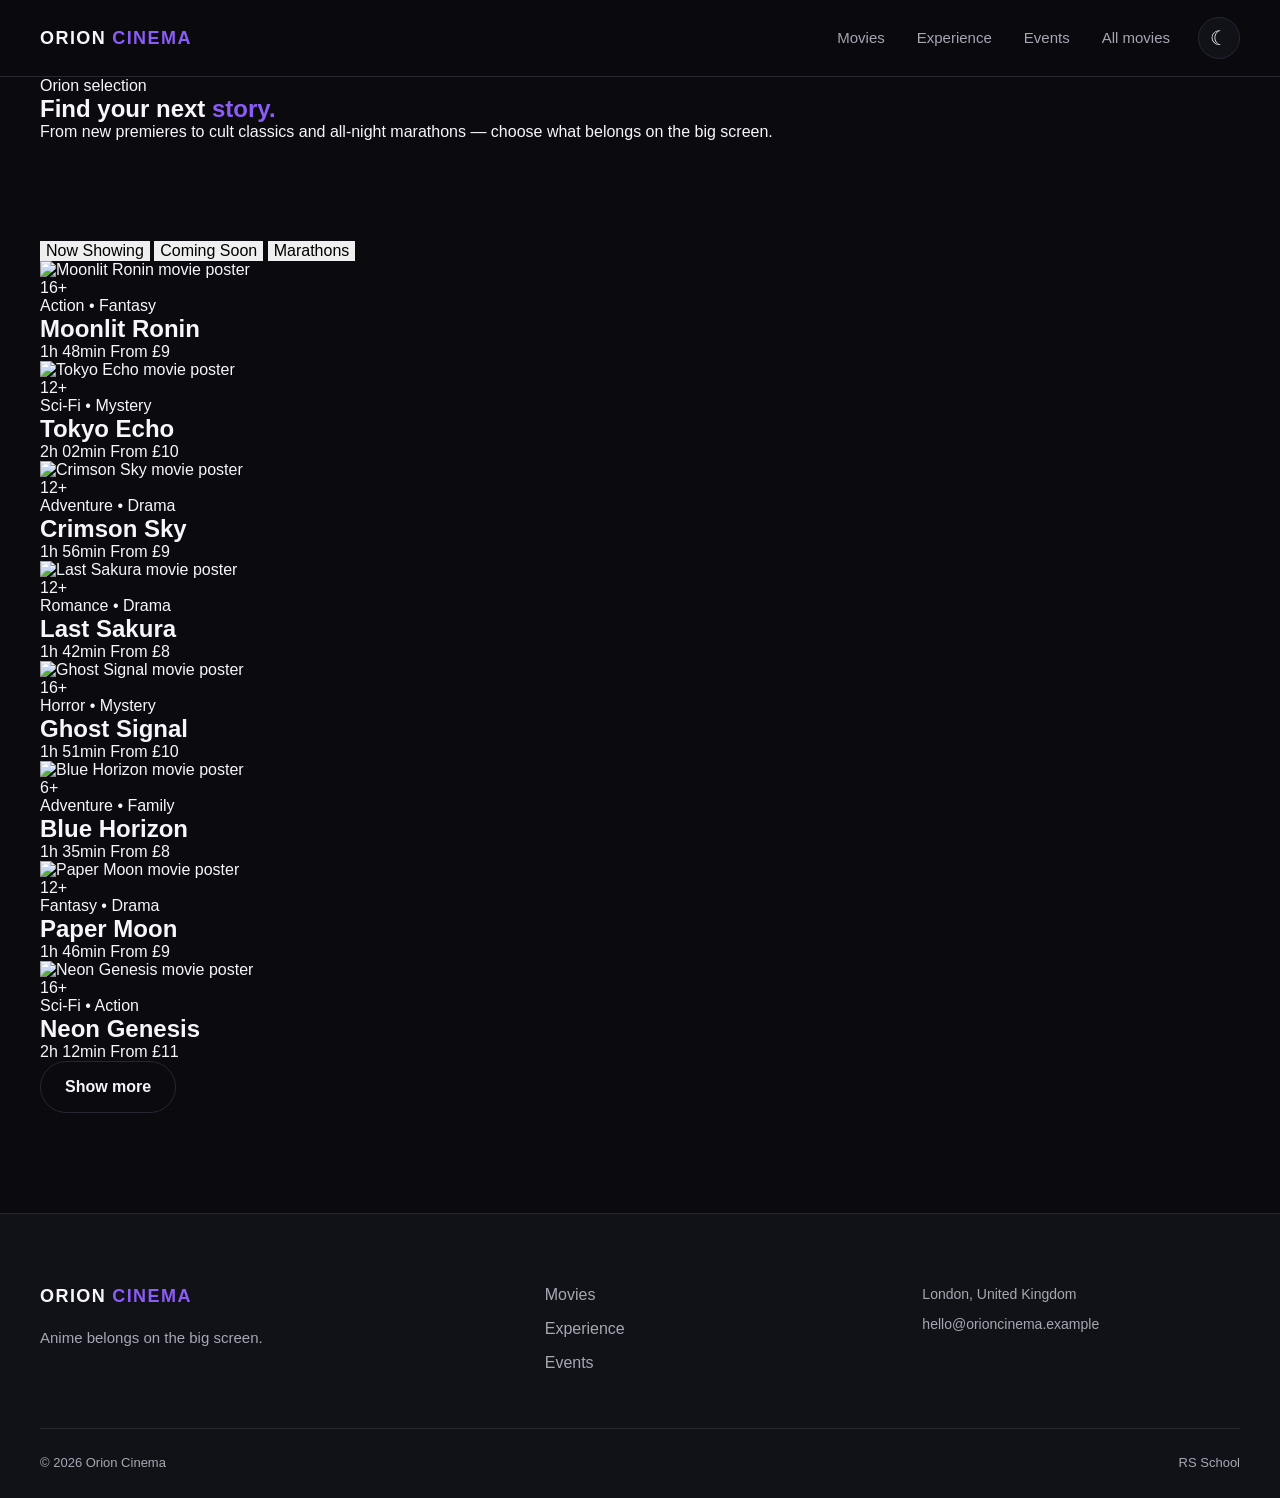
==== movies/index.html @ 03de54f3 "feat: add movies catalog structure" ====
<!DOCTYPE html>
<html lang="en">
<head>
    <meta charset="UTF-8">
    <meta name="viewport" content="width=device-width, initial-scale=1.0">

    <meta name="description" content="Browse anime movies, premieres and special screenings at Orion Cinema.">

    <title>Movies | Orion Cinema</title>

    <link rel="icon" href="../favicon.svg" type="image/svg+xml">
    <link rel="stylesheet" href="../css/style.css">
</head>

<body>

<header class="header">
    <div class="container header__container">

        <a class="logo" href="../" aria-label="Orion Cinema home">
            ORION
            <span class="logo__accent">CINEMA</span>
        </a>

        <nav class="nav" aria-label="Main navigation">
            <ul class="nav__list">
                <li class="nav__item">
                    <a class="nav__link" href="../#featured">Movies</a>
                </li>

                <li class="nav__item">
                    <a class="nav__link" href="../#experience">Experience</a>
                </li>

                <li class="nav__item">
                    <a class="nav__link" href="../#events">Events</a>
                </li>

                <li class="nav__item">
                    <a class="nav__link nav__link--active" href="./">
                        All movies
                    </a>
                </li>
            </ul>
        </nav>

        <div class="header__actions">

            <button
                    class="theme-toggle"
                    type="button"
                    aria-label="Switch color theme"
            >
                <span class="theme-toggle__icon" aria-hidden="true">☾</span>
            </button>

            <button
                    class="burger"
                    type="button"
                    aria-label="Open navigation menu"
                    aria-expanded="false"
            >
                <span class="burger__line"></span>
                <span class="burger__line"></span>
                <span class="burger__line"></span>
            </button>

        </div>

    </div>
</header>


<main>

    <section class="catalog-hero">
        <div class="container">

            <p class="catalog-hero__eyebrow">
                Orion selection
            </p>

            <h1 class="catalog-hero__title">
                Find your next
                <span class="accent-text">story.</span>
            </h1>

            <p class="catalog-hero__description">
                From new premieres to cult classics and all-night
                marathons — choose what belongs on the big screen.
            </p>

        </div>
    </section>


    <section class="catalog section">
        <div class="container">

            <div class="catalog__tabs" role="tablist">

                <button
                        class="catalog__tab catalog__tab--active"
                        type="button"
                >
                    Now Showing
                </button>

                <button
                        class="catalog__tab"
                        type="button"
                >
                    Coming Soon
                </button>

                <button
                        class="catalog__tab"
                        type="button"
                >
                    Marathons
                </button>

            </div>


            <div class="movie-grid">

                <article class="movie-card">

                    <div class="movie-card__poster">
                        <img
                                src="../assets/images/movies/moonlit-ronin.jpg"
                                alt="Moonlit Ronin movie poster"
                        >

                        <span class="movie-card__age">16+</span>
                    </div>

                    <div class="movie-card__content">

                        <p class="movie-card__genre">
                            Action • Fantasy
                        </p>

                        <h2 class="movie-card__title">
                            Moonlit Ronin
                        </h2>

                        <div class="movie-card__info">
                            <span>1h 48min</span>
                            <span>From £9</span>
                        </div>

                    </div>

                </article>


                <article class="movie-card">

                    <div class="movie-card__poster">
                        <img
                                src="../assets/images/movies/tokyo-echo.jpg"
                                alt="Tokyo Echo movie poster"
                        >

                        <span class="movie-card__age">12+</span>
                    </div>

                    <div class="movie-card__content">

                        <p class="movie-card__genre">
                            Sci-Fi • Mystery
                        </p>

                        <h2 class="movie-card__title">
                            Tokyo Echo
                        </h2>

                        <div class="movie-card__info">
                            <span>2h 02min</span>
                            <span>From £10</span>
                        </div>

                    </div>

                </article>


                <article class="movie-card">

                    <div class="movie-card__poster">
                        <img
                                src="../assets/images/movies/crimson-sky.jpg"
                                alt="Crimson Sky movie poster"
                        >

                        <span class="movie-card__age">12+</span>
                    </div>

                    <div class="movie-card__content">

                        <p class="movie-card__genre">
                            Adventure • Drama
                        </p>

                        <h2 class="movie-card__title">
                            Crimson Sky
                        </h2>

                        <div class="movie-card__info">
                            <span>1h 56min</span>
                            <span>From £9</span>
                        </div>

                    </div>

                </article>


                <article class="movie-card">

                    <div class="movie-card__poster">
                        <img
                                src="../assets/images/movies/last-sakura.jpg"
                                alt="Last Sakura movie poster"
                        >

                        <span class="movie-card__age">12+</span>
                    </div>

                    <div class="movie-card__content">

                        <p class="movie-card__genre">
                            Romance • Drama
                        </p>

                        <h2 class="movie-card__title">
                            Last Sakura
                        </h2>

                        <div class="movie-card__info">
                            <span>1h 42min</span>
                            <span>From £8</span>
                        </div>

                    </div>

                </article>


                <article class="movie-card">

                    <div class="movie-card__poster">
                        <img
                                src="../assets/images/movies/ghost-signal.jpg"
                                alt="Ghost Signal movie poster"
                        >

                        <span class="movie-card__age">16+</span>
                    </div>

                    <div class="movie-card__content">

                        <p class="movie-card__genre">
                            Horror • Mystery
                        </p>

                        <h2 class="movie-card__title">
                            Ghost Signal
                        </h2>

                        <div class="movie-card__info">
                            <span>1h 51min</span>
                            <span>From £10</span>
                        </div>

                    </div>

                </article>


                <article class="movie-card">

                    <div class="movie-card__poster">
                        <img
                                src="../assets/images/movies/blue-horizon.jpg"
                                alt="Blue Horizon movie poster"
                        >

                        <span class="movie-card__age">6+</span>
                    </div>

                    <div class="movie-card__content">

                        <p class="movie-card__genre">
                            Adventure • Family
                        </p>

                        <h2 class="movie-card__title">
                            Blue Horizon
                        </h2>

                        <div class="movie-card__info">
                            <span>1h 35min</span>
                            <span>From £8</span>
                        </div>

                    </div>

                </article>


                <article class="movie-card">

                    <div class="movie-card__poster">
                        <img
                                src="../assets/images/movies/paper-moon.jpg"
                                alt="Paper Moon movie poster"
                        >

                        <span class="movie-card__age">12+</span>
                    </div>

                    <div class="movie-card__content">

                        <p class="movie-card__genre">
                            Fantasy • Drama
                        </p>

                        <h2 class="movie-card__title">
                            Paper Moon
                        </h2>

                        <div class="movie-card__info">
                            <span>1h 46min</span>
                            <span>From £9</span>
                        </div>

                    </div>

                </article>


                <article class="movie-card">

                    <div class="movie-card__poster">
                        <img src="../assets/images/movies/neon-genesis.jpg" alt="Neon Genesis movie poster">

                        <span class="movie-card__age">16+</span>
                    </div>

                    <div class="movie-card__content">

                        <p class="movie-card__genre">
                            Sci-Fi • Action
                        </p>

                        <h2 class="movie-card__title">
                            Neon Genesis
                        </h2>

                        <div class="movie-card__info">
                            <span>2h 12min</span>
                            <span>From £11</span>
                        </div>

                    </div>

                </article>

            </div>


            <div class="catalog__more">
                <button
                        class="button button--secondary"
                        type="button"
                >
                    Show more
                </button>
            </div>

        </div>
    </section>

</main>


<footer class="footer">
    <div class="container">

        <div class="footer__top">

            <div class="footer__brand">

                <a class="logo" href="../">
                    ORION
                    <span class="logo__accent">CINEMA</span>
                </a>

                <p class="footer__tagline">
                    Anime belongs on the big screen.
                </p>

            </div>


            <nav class="footer__nav" aria-label="Footer navigation">
                <a href="./">Movies</a>
                <a href="../#experience">Experience</a>
                <a href="../#events">Events</a>
            </nav>


            <div class="footer__contacts">

                <p>London, United Kingdom</p>

                <a href="mailto:hello@orioncinema.example">
                    hello@orioncinema.example
                </a>

            </div>

        </div>


        <div class="footer__bottom">

            <p>
                © 2026 Orion Cinema
            </p>

            <a href="https://rs.school/" target="_blank" rel="noopener noreferrer">
                RS School
            </a>

        </div>

    </div>
</footer>


<script src="../js/main.js"></script>

</body>
</html>
---- css/style.css ----
*,
*::before,
*::after {
    box-sizing: border-box;
}

html {
    scroll-behavior: smooth;
}

body,
h1,
h2,
h3,
p,
ul {
    margin: 0;
}

ul {
    padding: 0;
    list-style: none;
}

img {
    display: block;
    max-width: 100%;
}

a {
    color: inherit;
    text-decoration: none;
}

button,
input {
    font: inherit;
}

button {
    border: none;
    cursor: pointer;
}



:root {
    --bg-primary: #0a0a0f;
    --bg-secondary: #111118;
    --bg-card: #181821;

    --text-primary: #f7f7fb;
    --text-secondary: #a7a7b3;

    --accent-primary: #8b5cf6;
    --accent-secondary: #ec4899;

    --border-color: #272733;

    --container-width: 1200px;

    --transition: 0.3s ease;
}


[data-theme="light"] {
    --bg-primary: #f6f6fa;
    --bg-secondary: #ffffff;
    --bg-card: #ffffff;

    --text-primary: #17171c;
    --text-secondary: #686872;

    --border-color: #dddde5;
}


body {
    min-width: 320px;

    font-family:
            Inter,
            Arial,
            sans-serif;

    color: var(--text-primary);
    background-color: var(--bg-primary);

    transition: color var(--transition), background-color var(--transition);
}

.container {
    width: min(
            calc(100% - 40px),
            var(--container-width)
    );

    margin-inline: auto;
}

.section {
    padding: 100px 0;
}

.accent-text {
    color: var(--accent-primary);
}

.logo {
    display: inline-flex;
    align-items: center;
    gap: 6px;

    font-size: 18px;
    font-weight: 800;
    letter-spacing: 0.08em;

    white-space: nowrap;
}

.logo__accent {
    color: var(--accent-primary);
}


.button {
    display: inline-flex;
    align-items: center;
    justify-content: center;

    min-height: 52px;
    padding: 0 24px;

    border-radius: 999px;

    font-weight: 600;

    transition:
            transform var(--transition),
            background-color var(--transition),
            color var(--transition),
            border-color var(--transition);
}

.button:hover {
    transform: translateY(-2px);
}

.button--primary {
    color: #ffffff;

    background:
            linear-gradient(
                    135deg,
                    var(--accent-primary),
                    var(--accent-secondary)
            );
}

.button--secondary {
    border: 1px solid var(--border-color);

    color: var(--text-primary);
    background-color: transparent;
}

.button--secondary:hover {
    background-color: var(--bg-card);
}


.header {
    position: sticky;
    top: 0;
    z-index: 100;

    background-color: rgba(10, 10, 15, 0.88);

    border-bottom: 1px solid var(--border-color);

    backdrop-filter: blur(16px);
}

[data-theme="light"] .header {
    background-color: rgba(246, 246, 250, 0.88);
}

.header__container {
    display: flex;
    align-items: center;

    min-height: 76px;
}

.nav {
    margin-left: auto;
}

.nav__list {
    display: flex;
    align-items: center;
    gap: 32px;
}

.nav__link {
    position: relative;

    color: var(--text-secondary);

    font-size: 15px;
    font-weight: 500;

    transition: color var(--transition);
}

.nav__link:hover {
    color: var(--text-primary);
}

.nav__link::after {
    content: "";

    position: absolute;
    left: 0;
    bottom: -8px;

    width: 100%;
    height: 2px;

    background-color: var(--accent-primary);

    transform: scaleX(0);
    transform-origin: right;

    transition: transform var(--transition);
}

.nav__link:hover::after {
    transform: scaleX(1);
    transform-origin: left;
}

.header__actions {
    display: flex;
    align-items: center;
    gap: 10px;

    margin-left: 28px;
}

.theme-toggle {
    display: flex;
    align-items: center;
    justify-content: center;

    width: 42px;
    height: 42px;

    border: 1px solid var(--border-color);
    border-radius: 50%;

    color: var(--text-primary);
    background-color: var(--bg-secondary);

    transition:
            background-color var(--transition),
            transform var(--transition);
}

.theme-toggle:hover {
    transform: rotate(12deg);

    background-color: var(--bg-card);
}

.theme-toggle__icon {
    font-size: 20px;
}

.burger {
    display: none;

    width: 42px;
    height: 42px;

    border: 1px solid var(--border-color);
    border-radius: 50%;

    background-color: var(--bg-secondary);
}

.burger__line {
    display: block;

    width: 18px;
    height: 2px;

    margin: 4px auto;

    background-color: var(--text-primary);
}

/* =========================
   HERO
========================= */

.hero {
    position: relative;
    overflow: hidden;

    min-height: calc(100vh - 76px);
    padding: 72px 0 96px;
}

.hero::before {
    content: "";

    position: absolute;
    top: -250px;
    left: -250px;

    width: 600px;
    height: 600px;

    border-radius: 50%;

    background: var(--accent-primary);

    opacity: 0.12;
    filter: blur(140px);

    pointer-events: none;
}

.hero::after {
    content: "";

    position: absolute;
    right: -220px;
    bottom: -300px;

    width: 650px;
    height: 650px;

    border-radius: 50%;

    background: var(--accent-secondary);

    opacity: 0.08;
    filter: blur(160px);

    pointer-events: none;
}

.hero__container {
    position: relative;
    z-index: 1;

    display: grid;
    grid-template-columns: minmax(0, 1fr) minmax(340px, 0.8fr);
    align-items: center;
    gap: 80px;
}


.hero__content {
    max-width: 700px;
}

.hero__eyebrow {
    margin-bottom: 24px;

    color: var(--accent-primary);

    font-size: 13px;
    font-weight: 700;

    letter-spacing: 0.18em;
    text-transform: uppercase;
}

.hero__title {
    max-width: 760px;

    margin-bottom: 28px;

    font-size: clamp(58px, 7vw, 104px);
    line-height: 0.92;

    letter-spacing: -0.055em;
}

.hero__accent {
    display: block;

    color: transparent;

    background:
            linear-gradient(
                    90deg,
                    var(--accent-primary),
                    var(--accent-secondary)
            );

    background-clip: text;
    -webkit-background-clip: text;
}

.hero__description {
    max-width: 590px;

    margin-bottom: 36px;

    color: var(--text-secondary);

    font-size: 18px;
    line-height: 1.7;
}

.hero__actions {
    display: flex;
    flex-wrap: wrap;
    gap: 14px;
}


.hero__visual {
    position: relative;

    width: 100%;
    max-width: 430px;

    justify-self: end;
}

.hero__poster {
    position: relative;
    overflow: hidden;

    aspect-ratio: 3 / 4;

    border: 1px solid rgba(255, 255, 255, 0.12);
    border-radius: 30px;

    background:
            radial-gradient(
                    circle at 65% 25%,
                    rgba(236, 72, 153, 0.6),
                    transparent 25%
            ),
            radial-gradient(
                    circle at 30% 75%,
                    rgba(139, 92, 246, 0.75),
                    transparent 30%
            ),
            linear-gradient(
                    155deg,
                    #171020 0%,
                    #08090f 55%,
                    #10131f 100%
            );

    box-shadow:
            0 40px 100px rgba(0, 0, 0, 0.45);
}

.hero__poster::before {
    content: "";

    position: absolute;
    top: 8%;
    left: 50%;

    width: 2px;
    height: 72%;

    background:
            linear-gradient(
                    to bottom,
                    transparent,
                    rgba(255, 255, 255, 0.7),
                    transparent
            );

    transform: rotate(32deg);

    opacity: 0.5;
}

.hero__poster::after {
    content: "";

    position: absolute;
    right: -20%;
    bottom: 9%;

    width: 120%;
    height: 35%;

    border-radius: 50%;

    background:
            linear-gradient(
                    90deg,
                    rgba(139, 92, 246, 0.25),
                    rgba(236, 72, 153, 0.12)
            );

    transform: rotate(-13deg);
    filter: blur(8px);
}



.hero__poster-glow {
    position: absolute;
    top: 25%;
    left: 50%;

    width: 210px;
    height: 210px;

    border-radius: 50%;

    background: var(--accent-primary);

    transform: translateX(-50%);

    opacity: 0.22;
    filter: blur(80px);
}



.hero__poster-content {
    position: absolute;
    inset: 0;
    z-index: 2;

    display: flex;
    flex-direction: column;

    padding: 34px;
}

.hero__poster-label {
    align-self: flex-start;

    padding: 7px 10px;

    border: 1px solid rgba(255, 255, 255, 0.24);
    border-radius: 999px;

    color: rgba(255, 255, 255, 0.75);

    font-size: 10px;
    font-weight: 700;

    letter-spacing: 0.18em;
}

.hero__poster-title {
    margin-top: auto;

    color: #ffffff;
}

.hero__poster-title span,
.hero__poster-title strong {
    display: block;
}

.hero__poster-title span {
    font-size: clamp(34px, 4vw, 48px);
    font-weight: 300;

    letter-spacing: 0.16em;
}

.hero__poster-title strong {
    font-size: clamp(56px, 6vw, 82px);
    line-height: 0.9;

    letter-spacing: -0.06em;
}

.hero__poster-meta {
    margin-top: 18px;

    color: rgba(255, 255, 255, 0.55);

    font-size: 12px;

    letter-spacing: 0.1em;
    text-transform: uppercase;
}


/* MOVIE INFO */

.hero__movie-info {
    display: flex;
    align-items: center;
    justify-content: space-between;
    gap: 20px;

    padding-top: 18px;
}

.hero__status {
    color: var(--accent-secondary);

    font-size: 12px;
    font-weight: 700;

    letter-spacing: 0.12em;
    text-transform: uppercase;
}

.hero__movie-title {
    font-size: 16px;
}

/* =========================
   FEATURED MOVIES
========================= */

.featured {
    background-color: var(--bg-secondary);
}

.slider {
    display: grid;
    grid-template-columns: 52px minmax(0, 1fr) 52px;
    align-items: center;
    gap: 24px;
}

.slider__track {
    display: grid;
    grid-template-columns: repeat(3, 1fr);
    gap: 24px;
}


/* =========================
   SLIDER BUTTONS
========================= */

.slider__button {
    display: flex;
    align-items: center;
    justify-content: center;

    width: 52px;
    height: 52px;

    border: 1px solid var(--border-color);
    border-radius: 50%;

    color: var(--text-primary);
    background-color: transparent;

    font-size: 20px;

    transition:
            background-color var(--transition),
            border-color var(--transition),
            transform var(--transition);
}

.slider__button:hover {
    border-color: var(--accent-primary);

    background-color: var(--bg-card);

    transform: scale(1.06);
}



.featured-card {
    overflow: hidden;

    border: 1px solid var(--border-color);
    border-radius: 26px;

    background-color: var(--bg-card);

    transition:
            transform var(--transition),
            border-color var(--transition),
            box-shadow var(--transition);
}

.featured-card:hover {
    border-color: rgba(139, 92, 246, 0.6);

    transform: translateY(-8px);

    box-shadow:
            0 30px 60px rgba(0, 0, 0, 0.2);
}


.featured-card__poster {
    position: relative;
    overflow: hidden;

    aspect-ratio: 4 / 5;

    padding: 24px;

    color: #ffffff;
}

.featured-card__poster::before {
    content: "";

    position: absolute;
    inset: 0;

    background:
            linear-gradient(
                    to top,
                    rgba(0, 0, 0, 0.7),
                    transparent 60%
            );

    pointer-events: none;
}

.featured-card__poster::after {
    content: "";

    position: absolute;

    width: 220px;
    height: 220px;

    border: 1px solid rgba(255, 255, 255, 0.12);
    border-radius: 50%;

    top: 10%;
    right: -30%;
}



.featured-card__poster--moonlit {
    background:
            radial-gradient(
                    circle at 70% 20%,
                    rgba(236, 72, 153, 0.7),
                    transparent 30%
            ),
            linear-gradient(
                    145deg,
                    #28134a,
                    #090910 65%
            );
}



.featured-card__poster--tokyo {
    background:
            radial-gradient(
                    circle at 30% 30%,
                    rgba(70, 210, 255, 0.55),
                    transparent 28%
            ),
            linear-gradient(
                    145deg,
                    #102737,
                    #08090e 65%
            );
}



.featured-card__poster--crimson {
    background:
            radial-gradient(
                    circle at 50% 15%,
                    rgba(255, 110, 90, 0.7),
                    transparent 30%
            ),
            linear-gradient(
                    145deg,
                    #511b27,
                    #0b0b10 68%
            );
}




.featured-card__poster-label {
    position: relative;
    z-index: 1;

    font-size: 10px;
    font-weight: 700;

    letter-spacing: 0.2em;
}

.featured-card__poster-name {
    position: absolute;
    left: 24px;
    right: 24px;
    bottom: 26px;
    z-index: 1;
}

.featured-card__poster-name span,
.featured-card__poster-name strong {
    display: block;
}

.featured-card__poster-name span {
    font-size: 24px;
    font-weight: 300;

    letter-spacing: 0.08em;
}

.featured-card__poster-name strong {
    font-size: clamp(36px, 4vw, 48px);
    line-height: 0.95;

    letter-spacing: -0.04em;
}



.featured-card__content {
    padding: 24px;
}

.featured-card__top {
    display: flex;
    align-items: center;
    justify-content: space-between;
    gap: 16px;

    margin-bottom: 14px;
}

.featured-card__meta {
    color: var(--accent-primary);

    font-size: 12px;
    font-weight: 700;

    letter-spacing: 0.06em;
    text-transform: uppercase;
}

.featured-card__rating {
    padding: 5px 8px;

    border: 1px solid var(--border-color);
    border-radius: 999px;

    color: var(--text-secondary);

    font-size: 11px;
}

.featured-card__title {
    margin-bottom: 12px;

    font-size: 25px;
}

.featured-card__description {
    min-height: 78px;

    color: var(--text-secondary);

    font-size: 14px;
    line-height: 1.6;
}

.featured-card__footer {
    display: flex;
    justify-content: space-between;
    gap: 16px;

    margin-top: 22px;
    padding-top: 18px;

    border-top: 1px solid var(--border-color);

    color: var(--text-secondary);

    font-size: 13px;
}

.featured-card__footer span:last-child {
    color: var(--text-primary);

    font-weight: 700;
}

.slider-pagination {
    display: flex;
    justify-content: center;
    gap: 8px;

    margin-top: 36px;
}

.slider-pagination__item {
    width: 36px;
    height: 4px;

    padding: 0;

    border-radius: 999px;

    background-color: var(--border-color);

    transition:
            width var(--transition),
            background-color var(--transition);
}

.slider-pagination__item--active {
    width: 60px;

    background-color: var(--accent-primary);
}


.experience {
    background-color: var(--bg-primary);
}

.experience__grid {
    display: grid;
    grid-template-columns: repeat(3, 1fr);
    gap: 24px;
}

.experience-card {
    position: relative;
    overflow: hidden;

    min-height: 300px;
    padding: 32px;

    border: 1px solid var(--border-color);
    border-radius: 24px;

    background:
            linear-gradient(
                    145deg,
                    var(--bg-card),
                    var(--bg-secondary)
            );

    transition:
            transform var(--transition),
            border-color var(--transition),
            box-shadow var(--transition);
}

.experience-card:hover {
    transform: translateY(-6px);

    border-color: rgba(139, 92, 246, 0.6);

    box-shadow:
            0 24px 60px rgba(0, 0, 0, 0.18);
}

.experience-card::before {
    content: "";

    position: absolute;
    top: -80px;
    right: -80px;

    width: 200px;
    height: 200px;

    border-radius: 50%;

    background-color: var(--accent-primary);

    opacity: 0.08;
    filter: blur(20px);
}

.experience-card__number {
    display: inline-block;

    margin-bottom: 90px;

    color: var(--accent-primary);

    font-size: 14px;
    font-weight: 700;

    letter-spacing: 0.15em;
}

.experience-card__title {
    position: relative;
    z-index: 1;

    margin-bottom: 14px;

    font-size: 28px;
}

.experience-card__description {
    position: relative;
    z-index: 1;

    max-width: 320px;

    color: var(--text-secondary);

    font-size: 15px;
    line-height: 1.7;
}



.events {
    background-color: var(--bg-secondary);
}

.events__grid {
    display: grid;
    grid-template-columns: 1.35fr 1fr;
    grid-template-rows: repeat(2, 280px);
    gap: 24px;
}

.event-card {
    position: relative;
    overflow: hidden;

    min-height: 280px;

    border: 1px solid var(--border-color);
    border-radius: 24px;

    background-color: var(--bg-card);
}

.event-card--large {
    grid-row: 1 / 3;
}



.event-card__image {
    width: 100%;
    height: 100%;

    object-fit: cover;

    transition: transform 0.6s ease;
}

.event-card:hover .event-card__image {
    transform: scale(1.05);
}



.event-card::after {
    content: "";

    position: absolute;
    inset: 0;

    background:
            linear-gradient(
                    to top,
                    rgba(5, 5, 10, 0.95) 0%,
                    rgba(5, 5, 10, 0.35) 55%,
                    transparent 100%
            );

    pointer-events: none;
}


.event-card__overlay {
    position: absolute;
    left: 0;
    right: 0;
    bottom: 0;
    z-index: 2;

    padding: 28px;
}

.event-card__date {
    margin-bottom: 10px;

    color: var(--accent-secondary);

    font-size: 12px;
    font-weight: 700;

    letter-spacing: 0.12em;
    text-transform: uppercase;
}

.event-card__title {
    max-width: 500px;

    color: #ffffff;

    font-size: 28px;
    line-height: 1.1;
}

.event-card--large .event-card__title {
    font-size: clamp(34px, 4vw, 52px);
}

.event-card__description {
    max-width: 440px;

    margin-top: 12px;

    color: rgba(255, 255, 255, 0.65);

    font-size: 15px;
    line-height: 1.6;
}

.cta {
    position: relative;
    overflow: hidden;

    text-align: center;

    background-color: var(--bg-primary);
}

.cta::before {
    content: "";

    position: absolute;
    top: 50%;
    left: 50%;

    width: 700px;
    height: 400px;

    border-radius: 50%;

    background:
            radial-gradient(
                    circle,
                    rgba(139, 92, 246, 0.22),
                    transparent 70%
            );

    transform: translate(-50%, -50%);

    pointer-events: none;
}

.cta__content {
    position: relative;
    z-index: 1;

    display: flex;
    flex-direction: column;
    align-items: center;

    max-width: 760px;

    margin-inline: auto;
}

.cta__eyebrow {
    margin-bottom: 18px;

    color: var(--accent-primary);

    font-size: 13px;
    font-weight: 700;

    letter-spacing: 0.14em;
    text-transform: uppercase;
}

.cta__title {
    margin-bottom: 32px;

    font-size: clamp(44px, 7vw, 86px);
    line-height: 0.95;

    letter-spacing: -0.05em;
}


.footer {
    padding: 72px 0 28px;

    border-top: 1px solid var(--border-color);

    background-color: var(--bg-secondary);
}

.footer__top {
    display: grid;
    grid-template-columns: 1.4fr 1fr 1fr;
    gap: 60px;

    padding-bottom: 56px;
}

.footer__brand {
    max-width: 340px;
}

.footer__tagline {
    max-width: 280px;

    margin-top: 18px;

    color: var(--text-secondary);

    font-size: 15px;
    line-height: 1.7;
}



.footer__nav {
    display: flex;
    flex-direction: column;
    align-items: flex-start;
    gap: 16px;
}

.footer__nav a {
    color: var(--text-secondary);

    transition: color var(--transition);
}

.footer__nav a:hover {
    color: var(--text-primary);
}



.footer__contacts {
    display: flex;
    flex-direction: column;
    align-items: flex-start;
    gap: 14px;

    color: var(--text-secondary);

    font-size: 14px;
}

.footer__contacts a {
    transition: color var(--transition);
}

.footer__contacts a:hover {
    color: var(--accent-primary);
}



.footer__bottom {
    display: flex;
    align-items: center;
    justify-content: space-between;
    gap: 20px;

    padding-top: 26px;

    border-top: 1px solid var(--border-color);

    color: var(--text-secondary);

    font-size: 13px;
}

.footer__bottom a {
    transition: color var(--transition);
}

.footer__bottom a:hover {
    color: var(--accent-primary);
}

.section-heading {
    display: flex;
    align-items: flex-end;
    justify-content: space-between;
    gap: 30px;

    margin-bottom: 48px;
}

.section-heading__eyebrow {
    margin-bottom: 12px;

    color: var(--accent-primary);

    font-size: 14px;
    font-weight: 700;

    text-transform: uppercase;
    letter-spacing: 0.12em;
}

.section-heading__title {
    max-width: 700px;

    font-size: clamp(36px, 5vw, 64px);
    line-height: 1.05;
}

.section-heading__link {
    color: var(--text-secondary);

    font-size: 15px;

    transition: color var(--transition);
}

.section-heading__link:hover {
    color: var(--text-primary);
}


@media (max-width: 1000px) {
    .hero {
        min-height: auto;
    }

    .hero__container {
        grid-template-columns: 1fr 360px;
        gap: 48px;
    }

    .hero__title {
        font-size: clamp(52px, 7vw, 76px);
    }
}


@media (max-width: 768px) {
    .hero {
        padding: 64px 0 80px;
    }

    .hero__container {
        grid-template-columns: 1fr;
        gap: 64px;
    }

    .hero__content {
        max-width: 650px;
    }

    .hero__title {
        max-width: 650px;

        font-size: clamp(54px, 11vw, 82px);
    }

    .hero__visual {
        width: min(100%, 420px);

        justify-self: center;
    }
}


@media (max-width: 480px) {
    .hero {
        padding: 48px 0 64px;
    }

    .hero__eyebrow {
        margin-bottom: 18px;

        font-size: 11px;
    }

    .hero__title {
        margin-bottom: 24px;

        font-size: clamp(44px, 14vw, 62px);
    }

    .hero__description {
        margin-bottom: 28px;

        font-size: 16px;
    }

    .hero__actions {
        flex-direction: column;
    }

    .hero__actions .button {
        width: 100%;
    }

    .hero__visual {
        max-width: 340px;
    }

    .hero__poster {
        border-radius: 22px;
    }

    .hero__poster-content {
        padding: 24px;
    }

    .hero__poster-title span {
        font-size: 27px;
    }

    .hero__poster-title strong {
        font-size: 56px;
    }

    .hero__movie-info {
        align-items: flex-start;
        flex-direction: column;
        gap: 6px;
    }
}


@media (max-width: 1100px) {
    .slider {
        grid-template-columns: 44px minmax(0, 1fr) 44px;
        gap: 16px;
    }

    .slider__button {
        width: 44px;
        height: 44px;
    }

    .slider__track {
        grid-template-columns: repeat(2, 1fr);
    }

    .featured-card:last-child {
        display: none;
    }
}


@media (max-width: 768px) {
    .section-heading {
        align-items: flex-start;
        flex-direction: column;
    }

    .slider {
        grid-template-columns: 1fr;
    }

    .slider__button {
        display: none;
    }

    .slider__track {
        grid-template-columns: 1fr;
    }

    .featured-card {
        max-width: 480px;

        margin-inline: auto;
    }

    .featured-card:nth-child(2),
    .featured-card:nth-child(3) {
        display: none;
    }
}


@media (max-width: 480px) {
    .featured-card {
        border-radius: 20px;
    }

    .featured-card__poster {
        padding: 20px;
    }

    .featured-card__poster-name {
        left: 20px;
        right: 20px;
        bottom: 22px;
    }

    .featured-card__content {
        padding: 20px;
    }

    .featured-card__description {
        min-height: auto;
    }
}


@media (max-width: 900px) {
    .experience__grid {
        grid-template-columns: 1fr;
    }

    .experience-card {
        min-height: 240px;
    }

    .experience-card__number {
        margin-bottom: 56px;
    }
}

@media (max-width: 480px) {
    .experience-card {
        padding: 24px;
        border-radius: 20px;
    }

    .experience-card__title {
        font-size: 24px;
    }
}


@media (max-width: 900px) {
    .events__grid {
        grid-template-columns: 1fr 1fr;
        grid-template-rows: 480px 300px;
    }

    .event-card--large {
        grid-column: 1 / 3;
        grid-row: auto;
    }
}

@media (max-width: 600px) {
    .events__grid {
        grid-template-columns: 1fr;
        grid-template-rows: auto;
    }

    .event-card,
    .event-card--large {
        grid-column: auto;
        grid-row: auto;

        min-height: 360px;
    }

    .event-card__overlay {
        padding: 22px;
    }

    .event-card__title,
    .event-card--large .event-card__title {
        font-size: 28px;
    }
}

@media (max-width: 768px) {
    .footer__top {
        grid-template-columns: 1fr 1fr;
        gap: 44px;
    }

    .footer__brand {
        grid-column: 1 / 3;
    }
}

@media (max-width: 520px) {
    .cta__title {
        font-size: clamp(42px, 14vw, 62px);
    }

    .footer {
        padding-top: 56px;
    }

    .footer__top {
        grid-template-columns: 1fr;

        gap: 36px;
        padding-bottom: 40px;
    }

    .footer__brand {
        grid-column: auto;
    }

    .footer__bottom {
        align-items: flex-start;
        flex-direction: column;
    }
}


@media (max-width: 768px) {
    .container {
        width: min(
                calc(100% - 32px),
                var(--container-width)
        );
    }

    .section {
        padding: 80px 0;
    }

    .nav {
        display: none;
    }

    .header__actions {
        margin-left: auto;
    }

    .burger {
        display: block;
    }
}

@media (max-width: 480px) {
    .container {
        width: min(
                calc(100% - 24px),
                var(--container-width)
        );
    }

    .section {
        padding: 64px 0;
    }

    .header__container {
        min-height: 68px;
    }

    .logo {
        font-size: 16px;
    }
}
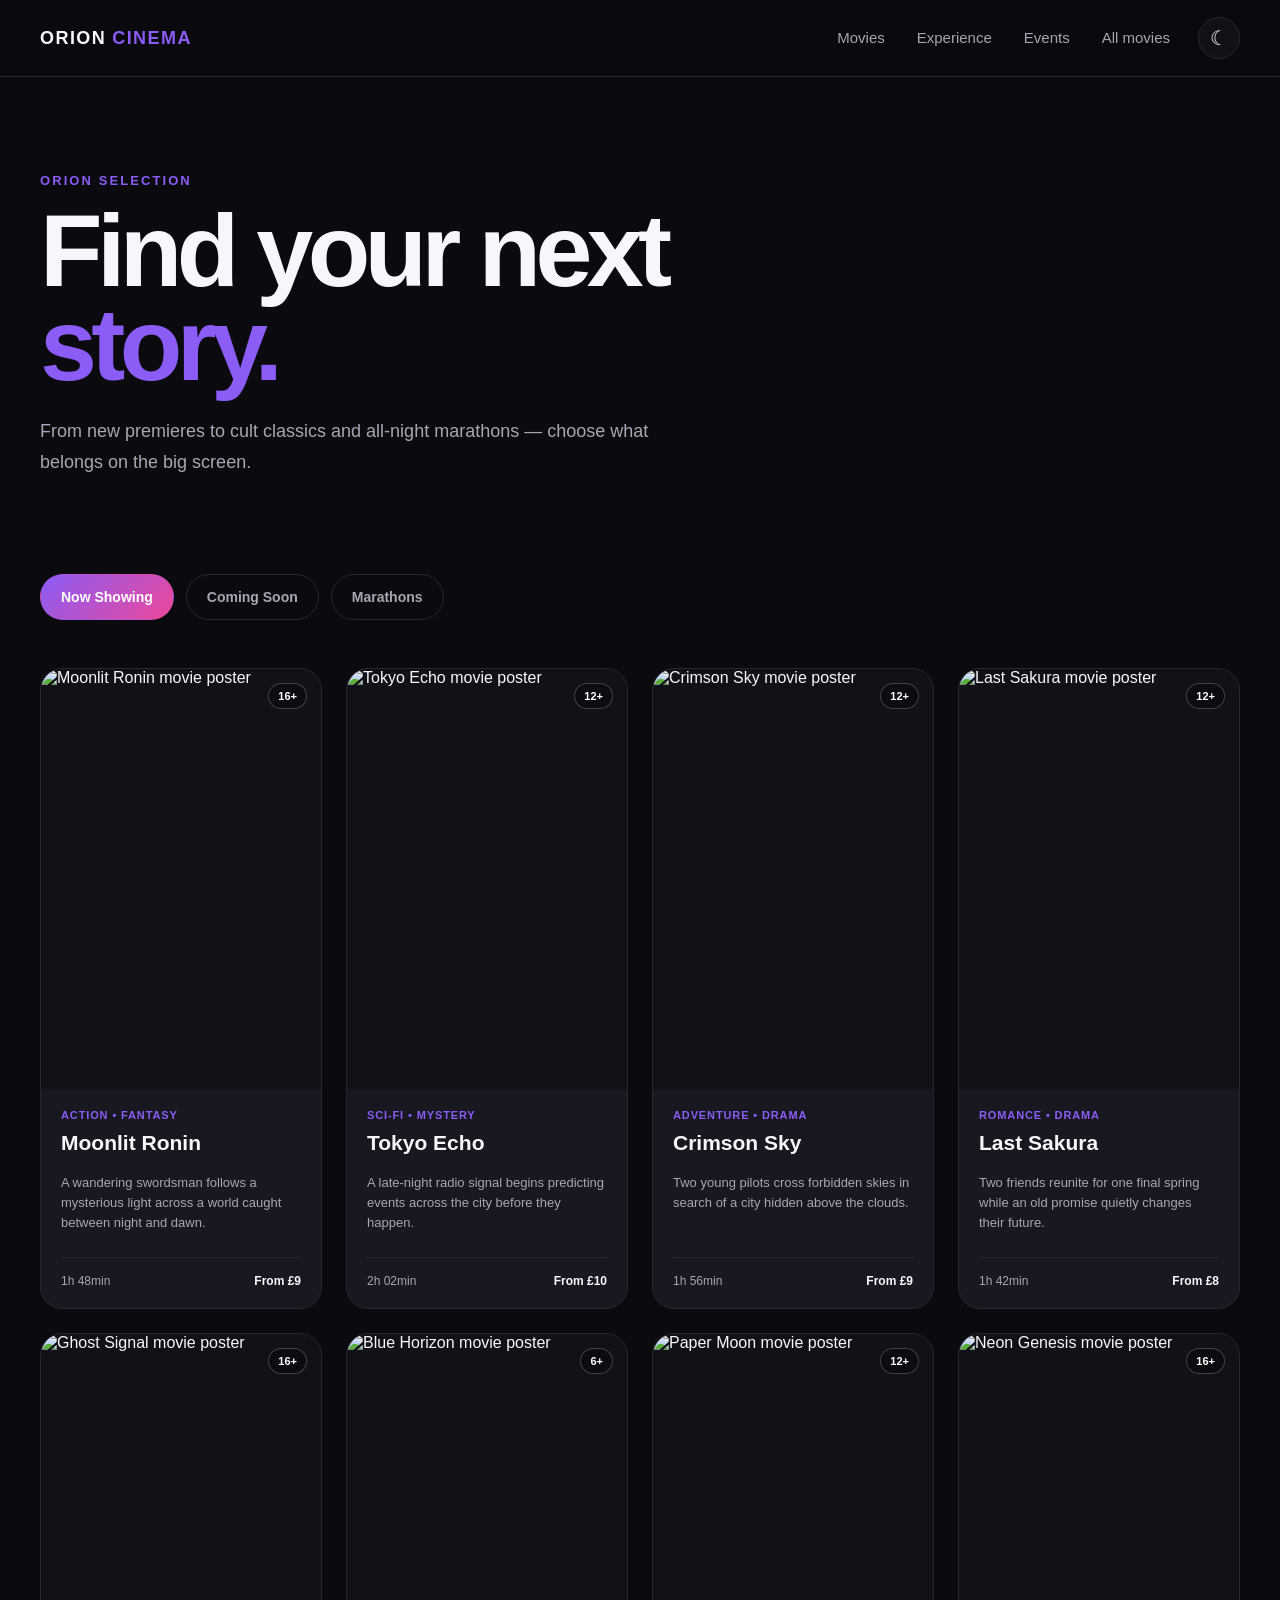
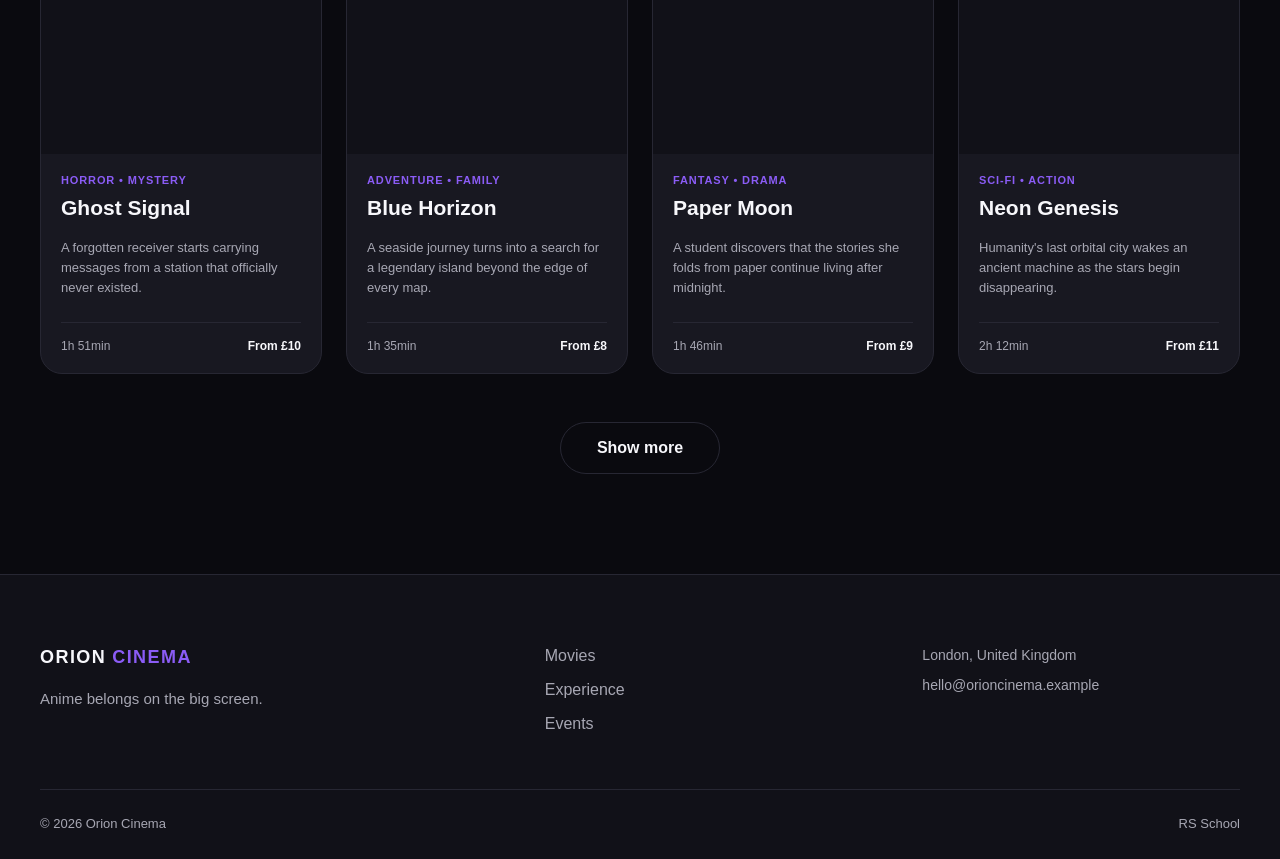
==== commit c2b4f285: "fix: change photos" ====
--- a/movies/index.html
+++ b/movies/index.html
@@ -129,7 +129,7 @@
 
                     <div class="movie-card__poster">
                         <img
-                                src="../assets/images/movies/moonlit-ronin.jpg"
+                                src="../assets/images/movies/moonlit-ronin.svg"
                                 alt="Moonlit Ronin movie poster"
                         >
 
@@ -145,6 +145,10 @@
                         <h2 class="movie-card__title">
                             Moonlit Ronin
                         </h2>
+
+                        <p class="movie-card__description">
+                            A wandering swordsman follows a mysterious light across a world caught between night and dawn.
+                        </p>
 
                         <div class="movie-card__info">
                             <span>1h 48min</span>
@@ -160,7 +164,7 @@
 
                     <div class="movie-card__poster">
                         <img
-                                src="../assets/images/movies/tokyo-echo.jpg"
+                                src="../assets/images/movies/tokyo-echo.svg"
                                 alt="Tokyo Echo movie poster"
                         >
 
@@ -176,6 +180,10 @@
                         <h2 class="movie-card__title">
                             Tokyo Echo
                         </h2>
+
+                        <p class="movie-card__description">
+                            A late-night radio signal begins predicting events across the city before they happen.
+                        </p>
 
                         <div class="movie-card__info">
                             <span>2h 02min</span>
@@ -191,7 +199,7 @@
 
                     <div class="movie-card__poster">
                         <img
-                                src="../assets/images/movies/crimson-sky.jpg"
+                                src="../assets/images/movies/crimson-sky.svg"
                                 alt="Crimson Sky movie poster"
                         >
 
@@ -207,6 +215,10 @@
                         <h2 class="movie-card__title">
                             Crimson Sky
                         </h2>
+
+                        <p class="movie-card__description">
+                            Two young pilots cross forbidden skies in search of a city hidden above the clouds.
+                        </p>
 
                         <div class="movie-card__info">
                             <span>1h 56min</span>
@@ -222,7 +234,7 @@
 
                     <div class="movie-card__poster">
                         <img
-                                src="../assets/images/movies/last-sakura.jpg"
+                                src="../assets/images/movies/last-sakura.svg"
                                 alt="Last Sakura movie poster"
                         >
 
@@ -238,6 +250,10 @@
                         <h2 class="movie-card__title">
                             Last Sakura
                         </h2>
+
+                        <p class="movie-card__description">
+                            Two friends reunite for one final spring while an old promise quietly changes their future.
+                        </p>
 
                         <div class="movie-card__info">
                             <span>1h 42min</span>
@@ -253,7 +269,7 @@
 
                     <div class="movie-card__poster">
                         <img
-                                src="../assets/images/movies/ghost-signal.jpg"
+                                src="../assets/images/movies/ghost-signal.svg"
                                 alt="Ghost Signal movie poster"
                         >
 
@@ -269,6 +285,10 @@
                         <h2 class="movie-card__title">
                             Ghost Signal
                         </h2>
+
+                        <p class="movie-card__description">
+                            A forgotten receiver starts carrying messages from a station that officially never existed.
+                        </p>
 
                         <div class="movie-card__info">
                             <span>1h 51min</span>
@@ -284,7 +304,7 @@
 
                     <div class="movie-card__poster">
                         <img
-                                src="../assets/images/movies/blue-horizon.jpg"
+                                src="../assets/images/movies/blue-horizon.svg"
                                 alt="Blue Horizon movie poster"
                         >
 
@@ -300,6 +320,10 @@
                         <h2 class="movie-card__title">
                             Blue Horizon
                         </h2>
+
+                        <p class="movie-card__description">
+                            A seaside journey turns into a search for a legendary island beyond the edge of every map.
+                        </p>
 
                         <div class="movie-card__info">
                             <span>1h 35min</span>
@@ -315,7 +339,7 @@
 
                     <div class="movie-card__poster">
                         <img
-                                src="../assets/images/movies/paper-moon.jpg"
+                                src="../assets/images/movies/paper-moon.svg"
                                 alt="Paper Moon movie poster"
                         >
 
@@ -331,6 +355,10 @@
                         <h2 class="movie-card__title">
                             Paper Moon
                         </h2>
+
+                        <p class="movie-card__description">
+                            A student discovers that the stories she folds from paper continue living after midnight.
+                        </p>
 
                         <div class="movie-card__info">
                             <span>1h 46min</span>
@@ -345,7 +373,7 @@
                 <article class="movie-card">
 
                     <div class="movie-card__poster">
-                        <img src="../assets/images/movies/neon-genesis.jpg" alt="Neon Genesis movie poster">
+                        <img src="../assets/images/movies/neon-genesis.svg" alt="Neon Genesis movie poster">
 
                         <span class="movie-card__age">16+</span>
                     </div>
@@ -359,6 +387,10 @@
                         <h2 class="movie-card__title">
                             Neon Genesis
                         </h2>
+
+                        <p class="movie-card__description">
+                            Humanity's last orbital city wakes an ancient machine as the stars begin disappearing.
+                        </p>
 
                         <div class="movie-card__info">
                             <span>2h 12min</span>
--- a/css/style.css
+++ b/css/style.css
@@ -87,6 +87,24 @@
     background-color: var(--bg-primary);
 
     transition: color var(--transition), background-color var(--transition);
+}
+
+.header,
+.featured,
+.experience,
+.events,
+.cta,
+.footer,
+.catalog,
+.catalog-hero,
+.featured-card,
+.experience-card,
+.movie-card,
+.theme-toggle {
+    transition:
+            color var(--transition),
+            background-color var(--transition),
+            border-color var(--transition);
 }
 
 .container {
@@ -1303,6 +1321,258 @@
     color: var(--accent-primary);
 }
 
+/* =========================
+   CATALOG HERO
+========================= */
+
+.catalog-hero {
+    padding: 96px 0 48px;
+
+    background-color: var(--bg-primary);
+}
+
+.catalog-hero__eyebrow {
+    margin-bottom: 16px;
+
+    color: var(--accent-primary);
+
+    font-size: 13px;
+    font-weight: 700;
+
+    letter-spacing: 0.16em;
+    text-transform: uppercase;
+}
+
+.catalog-hero__title {
+    max-width: 850px;
+
+    margin-bottom: 24px;
+
+    font-size: clamp(56px, 8vw, 108px);
+    line-height: 0.92;
+
+    letter-spacing: -0.055em;
+}
+
+.catalog-hero__description {
+    max-width: 620px;
+
+    color: var(--text-secondary);
+
+    font-size: 18px;
+    line-height: 1.7;
+}
+
+
+/* =========================
+   CATALOG
+========================= */
+
+.catalog {
+    padding-top: 48px;
+
+    background-color: var(--bg-primary);
+}
+
+
+/* =========================
+   CATALOG TABS
+========================= */
+
+.catalog__tabs {
+    display: flex;
+    flex-wrap: wrap;
+    gap: 12px;
+
+    margin-bottom: 48px;
+}
+
+.catalog__tab {
+    min-height: 46px;
+    padding: 0 20px;
+
+    border: 1px solid var(--border-color);
+    border-radius: 999px;
+
+    color: var(--text-secondary);
+    background-color: transparent;
+
+    font-size: 14px;
+    font-weight: 600;
+
+    transition:
+            color var(--transition),
+            background-color var(--transition),
+            border-color var(--transition),
+            transform var(--transition);
+}
+
+.catalog__tab:hover {
+    color: var(--text-primary);
+
+    border-color: var(--accent-primary);
+
+    transform: translateY(-2px);
+}
+
+.catalog__tab--active {
+    color: #ffffff;
+
+    border-color: transparent;
+
+    background:
+            linear-gradient(
+                    135deg,
+                    var(--accent-primary),
+                    var(--accent-secondary)
+            );
+}
+
+
+/* =========================
+   MOVIE GRID
+========================= */
+
+.movie-grid {
+    display: grid;
+    grid-template-columns: repeat(4, 1fr);
+    gap: 24px;
+}
+
+
+.movie-card {
+    overflow: hidden;
+
+    border: 1px solid var(--border-color);
+    border-radius: 22px;
+
+    background-color: var(--bg-card);
+
+    transition:
+            transform var(--transition),
+            border-color var(--transition),
+            box-shadow var(--transition);
+}
+
+.movie-card:hover {
+    border-color: rgba(139, 92, 246, 0.6);
+
+    transform: translateY(-6px);
+
+    box-shadow:
+            0 24px 60px rgba(0, 0, 0, 0.2);
+}
+
+
+.movie-card__poster {
+    position: relative;
+    overflow: hidden;
+
+    aspect-ratio: 2 / 3;
+
+    background-color: var(--bg-secondary);
+}
+
+.movie-card__poster img {
+    width: 100%;
+    height: 100%;
+
+    object-fit: cover;
+
+    transition: transform 0.5s ease;
+}
+
+.movie-card:hover .movie-card__poster img {
+    transform: scale(1.04);
+}
+
+
+.movie-card__age {
+    position: absolute;
+    top: 14px;
+    right: 14px;
+
+    padding: 6px 9px;
+
+    border: 1px solid rgba(255, 255, 255, 0.22);
+    border-radius: 999px;
+
+    color: #ffffff;
+    background-color: rgba(10, 10, 15, 0.7);
+
+    font-size: 11px;
+    font-weight: 700;
+
+    backdrop-filter: blur(10px);
+}
+
+
+.movie-card__content {
+    padding: 20px;
+}
+
+.movie-card__genre {
+    margin-bottom: 10px;
+
+    color: var(--accent-primary);
+
+    font-size: 11px;
+    font-weight: 700;
+
+    letter-spacing: 0.08em;
+    text-transform: uppercase;
+}
+
+.movie-card__title {
+    margin-bottom: 18px;
+
+    font-size: 21px;
+    line-height: 1.15;
+}
+
+.movie-card__description {
+    min-height: 66px;
+    margin-bottom: 18px;
+
+    color: var(--text-secondary);
+
+    font-size: 13px;
+    line-height: 1.55;
+}
+
+
+.movie-card__info {
+    display: flex;
+    justify-content: space-between;
+    gap: 12px;
+
+    padding-top: 16px;
+
+    border-top: 1px solid var(--border-color);
+
+    color: var(--text-secondary);
+
+    font-size: 12px;
+}
+
+.movie-card__info span:last-child {
+    color: var(--text-primary);
+
+    font-weight: 700;
+}
+
+
+.catalog__more {
+    display: flex;
+    justify-content: center;
+
+    margin-top: 48px;
+}
+
+.catalog__more .button {
+    min-width: 160px;
+}
+
 .section-heading {
     display: flex;
     align-items: flex-end;
@@ -1620,6 +1890,64 @@
     .footer__bottom {
         align-items: flex-start;
         flex-direction: column;
+    }
+}
+
+
+@media (max-width: 1100px) {
+    .movie-grid {
+        grid-template-columns: repeat(3, 1fr);
+    }
+}
+
+
+@media (max-width: 850px) {
+    .catalog-hero {
+        padding: 72px 0 32px;
+    }
+
+    .movie-grid {
+        grid-template-columns: repeat(2, 1fr);
+    }
+}
+
+
+@media (max-width: 600px) {
+    .catalog-hero {
+        padding: 56px 0 24px;
+    }
+
+    .catalog-hero__title {
+        font-size: clamp(48px, 15vw, 70px);
+    }
+
+    .catalog-hero__description {
+        font-size: 16px;
+    }
+
+    .catalog__tabs {
+        gap: 8px;
+
+        margin-bottom: 36px;
+    }
+
+    .catalog__tab {
+        flex: 1 1 auto;
+
+        min-height: 42px;
+        padding: 0 14px;
+
+        font-size: 12px;
+    }
+
+    .movie-grid {
+        grid-template-columns: 1fr;
+    }
+
+    .movie-card {
+        max-width: 420px;
+
+        margin-inline: auto;
     }
 }
 
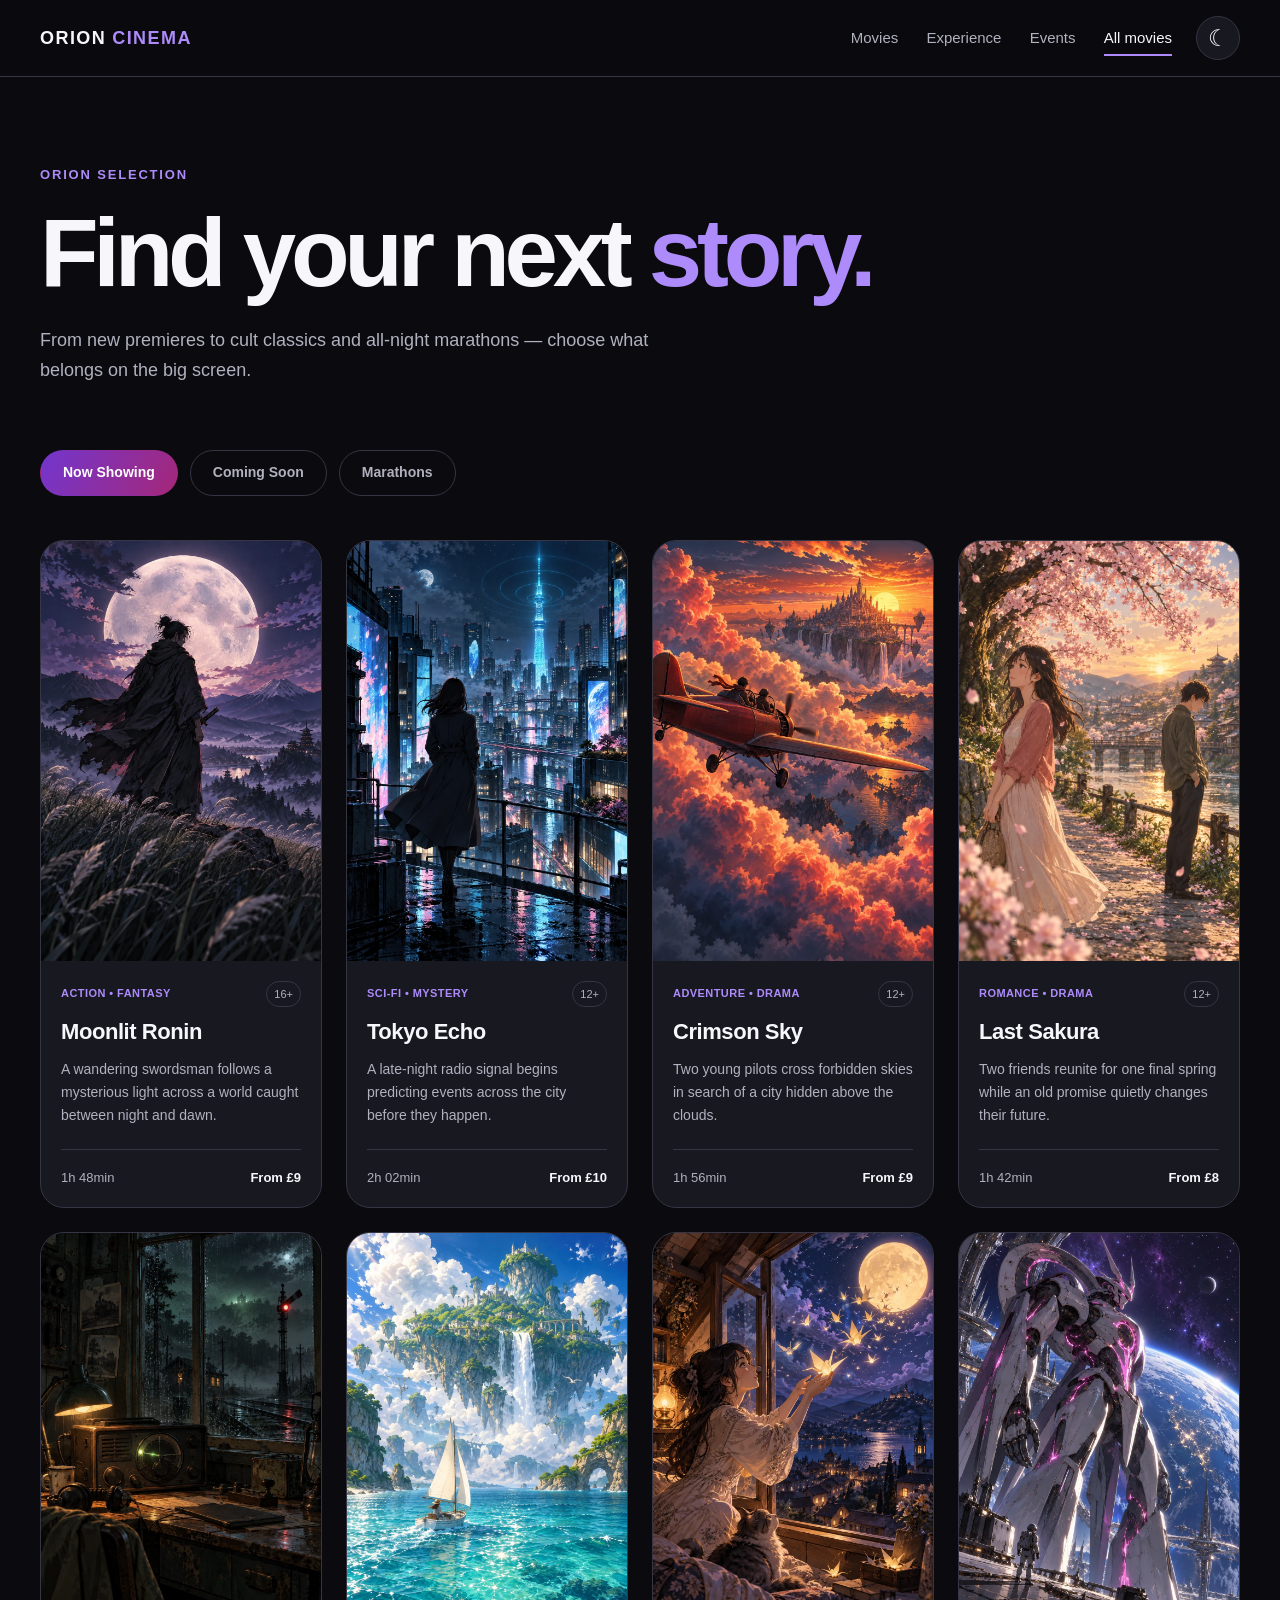
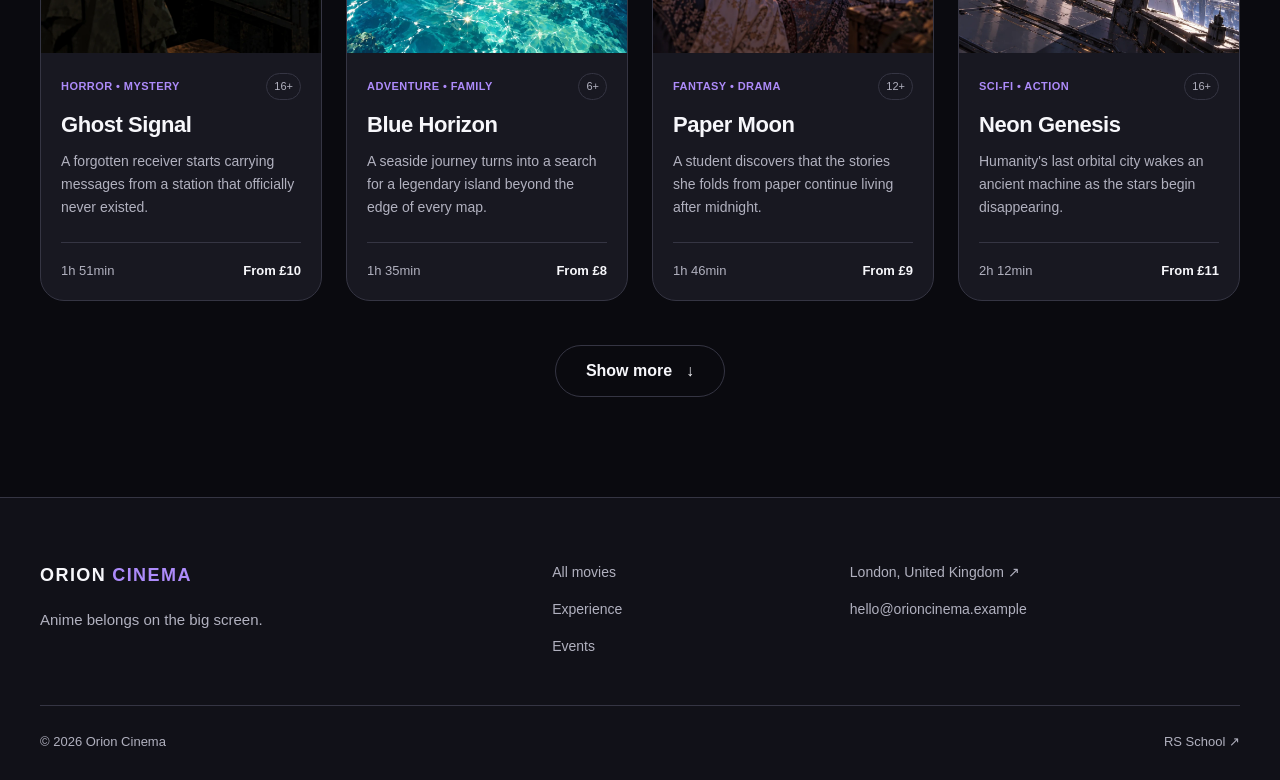
==== commit 8cec2878: "fix: change movies page" ====
--- a/movies/index.html
+++ b/movies/index.html
@@ -1,480 +1,225 @@
 <!DOCTYPE html>
-<html lang="en">
+<html lang="en" data-theme="dark">
 <head>
     <meta charset="UTF-8">
     <meta name="viewport" content="width=device-width, initial-scale=1.0">
-
     <meta name="description" content="Browse anime movies, premieres and special screenings at Orion Cinema.">
-
+    <meta name="color-scheme" content="dark light">
     <title>Movies | Orion Cinema</title>
-
     <link rel="icon" href="../favicon.svg" type="image/svg+xml">
+    <script src="../js/main.js"></script>
     <link rel="stylesheet" href="../css/style.css">
 </head>
+<body>
+    <a class="skip-link" href="#main-content">Skip to content</a>
+    <header class="header">
+        <div class="container header__container">
+            <a class="logo" href="../index.html" aria-label="Orion Cinema home">ORION<span class="logo__accent">CINEMA</span></a>
+            <nav class="nav" id="main-navigation" aria-label="Main navigation">
+                <ul class="nav__list">
+                    <li><a class="nav__link" href="../index.html#featured">Movies</a></li>
+                    <li><a class="nav__link" href="../index.html#experience">Experience</a></li>
+                    <li><a class="nav__link" href="../index.html#events">Events</a></li>
+                    <li><a class="nav__link nav__link--active" aria-current="page" href="index.html">All movies</a></li>
+                </ul>
+            </nav>
+            <div class="header__actions">
+                <button class="theme-toggle" type="button" aria-label="Switch to light theme" aria-pressed="false">
+                    <span class="theme-toggle__icon" aria-hidden="true">☾</span>
+                </button>
+                <button class="burger" type="button" aria-label="Open navigation menu" aria-expanded="false" aria-controls="main-navigation" aria-disabled="true">
+                    <span class="burger__line" aria-hidden="true"></span>
+                    <span class="burger__line" aria-hidden="true"></span>
+                    <span class="burger__line" aria-hidden="true"></span>
+                </button>
+            </div>
+        </div>
+    </header>
+    <main id="main-content">
+        <section class="catalog-hero" aria-labelledby="catalog-title">
+            <div class="container">
+                <p class="catalog-hero__eyebrow">Orion selection</p>
+                <h1 class="catalog-hero__title" id="catalog-title">Find your next <span class="accent-text">story.</span></h1>
+                <p class="catalog-hero__description">From new premieres to cult classics and all-night marathons — choose what belongs on the big screen.</p>
+            </div>
+        </section>
+        <section class="catalog section" aria-labelledby="now-showing-title">
+            <div class="container">
+                <div class="catalog__tabs" role="group" aria-label="Movie categories">
+                    <button class="catalog__tab catalog__tab--active" type="button" aria-pressed="true" aria-disabled="true">Now Showing</button>
+                    <button class="catalog__tab" type="button" aria-pressed="false" aria-disabled="true">Coming Soon</button>
+                    <button class="catalog__tab" type="button" aria-pressed="false" aria-disabled="true">Marathons</button>
+                </div>
+                <h2 class="visually-hidden" id="now-showing-title">Now showing — 8 movies</h2>
+                <div class="movie-grid">
+                    <article class="movie-card">
+                        <div class="movie-card__poster">
+                            <img src="../assets/images/movies/moonlit-ronin.webp"
+                            alt="A cloaked swordsman overlooking misty mountains beneath a full moon." width="1024" height="1536" loading="lazy" decoding="async">
+                        </div>
+                        <div class="movie-card__content">
+                            <div class="movie-card__top">
+                                <p class="movie-card__genre">Action • Fantasy</p>
+                                <span class="age-rating"><span class="visually-hidden">Age rating </span>16+</span>
+                            </div>
+                            <h3 class="movie-card__title">Moonlit Ronin</h3>
+                            <p class="movie-card__description">A wandering swordsman follows a mysterious light across a world caught between night and dawn.</p>
+                            <div class="movie-card__info">
+                                <span>1h 48min</span><span>From £9</span>
+                            </div>
+                        </div>
+                    </article>
+                    <article class="movie-card">
+                        <div class="movie-card__poster">
+                            <img src="../assets/images/movies/tokyo-echo.webp"
+                            alt="A woman on a rooftop watching a luminous radio tower above a futuristic city." width="1024" height="1536" loading="lazy" decoding="async">
+                        </div>
+                        <div class="movie-card__content">
+                            <div class="movie-card__top">
+                                <p class="movie-card__genre">Sci-Fi • Mystery</p>
+                                <span class="age-rating"><span class="visually-hidden">Age rating </span>12+</span>
+                            </div>
+                            <h3 class="movie-card__title">Tokyo Echo</h3>
+                            <p class="movie-card__description">A late-night radio signal begins predicting events across the city before they happen.</p>
+                            <div class="movie-card__info">
+                                <span>2h 02min</span><span>From £10</span>
+                            </div>
+                        </div>
+                    </article>
+                    <article class="movie-card">
+                        <div class="movie-card__poster">
+                            <img src="../assets/images/movies/crimson-sky.webp"
+                            alt="Two pilots flying toward a floating city above sunset clouds." width="1024" height="1536" loading="lazy" decoding="async">
+                        </div>
+                        <div class="movie-card__content">
+                            <div class="movie-card__top">
+                                <p class="movie-card__genre">Adventure • Drama</p>
+                                <span class="age-rating"><span class="visually-hidden">Age rating </span>12+</span>
+                            </div>
+                            <h3 class="movie-card__title">Crimson Sky</h3>
+                            <p class="movie-card__description">Two young pilots cross forbidden skies in search of a city hidden above the clouds.</p>
+                            <div class="movie-card__info">
+                                <span>1h 56min</span><span>From £9</span>
+                            </div>
+                        </div>
+                    </article>
+                    <article class="movie-card">
+                        <div class="movie-card__poster">
+                            <img src="../assets/images/movies/last-sakura.webp"
+                            alt="Two friends beside a river beneath a blossoming cherry tree." width="1024" height="1536" loading="lazy" decoding="async">
+                        </div>
+                        <div class="movie-card__content">
+                            <div class="movie-card__top">
+                                <p class="movie-card__genre">Romance • Drama</p>
+                                <span class="age-rating"><span class="visually-hidden">Age rating </span>12+</span>
+                            </div>
+                            <h3 class="movie-card__title">Last Sakura</h3>
+                            <p class="movie-card__description">Two friends reunite for one final spring while an old promise quietly changes their future.</p>
+                            <div class="movie-card__info">
+                                <span>1h 42min</span><span>From £8</span>
+                            </div>
+                        </div>
+                    </article>
+                    <article class="movie-card">
+                        <div class="movie-card__poster">
+                            <img src="../assets/images/movies/ghost-signal.webp"
+                            alt="A vintage radio glowing in a deserted railway signal room at night." width="1024" height="1536" loading="lazy" decoding="async">
+                        </div>
+                        <div class="movie-card__content">
+                            <div class="movie-card__top">
+                                <p class="movie-card__genre">Horror • Mystery</p>
+                                <span class="age-rating"><span class="visually-hidden">Age rating </span>16+</span>
+                            </div>
+                            <h3 class="movie-card__title">Ghost Signal</h3>
+                            <p class="movie-card__description">A forgotten receiver starts carrying messages from a station that officially never existed.</p>
+                            <div class="movie-card__info">
+                                <span>1h 51min</span><span>From £10</span>
+                            </div>
+                        </div>
+                    </article>
+                    <article class="movie-card">
+                        <div class="movie-card__poster">
+                            <img src="../assets/images/movies/blue-horizon.webp"
+                            alt="A sailboat approaching a green island above a turquoise sea." width="1024" height="1536" loading="lazy" decoding="async">
+                        </div>
+                        <div class="movie-card__content">
+                            <div class="movie-card__top">
+                                <p class="movie-card__genre">Adventure • Family</p>
+                                <span class="age-rating"><span class="visually-hidden">Age rating </span>6+</span>
+                            </div>
+                            <h3 class="movie-card__title">Blue Horizon</h3>
+                            <p class="movie-card__description">A seaside journey turns into a search for a legendary island beyond the edge of every map.</p>
+                            <div class="movie-card__info">
+                                <span>1h 35min</span><span>From £8</span>
+                            </div>
+                        </div>
+                    </article>
+                    <article class="movie-card">
+                        <div class="movie-card__poster">
+                            <img src="../assets/images/movies/paper-moon.webp"
+                            alt="A young woman releasing glowing paper cranes into the moonlight." width="1024" height="1536" loading="lazy" decoding="async">
+                        </div>
+                        <div class="movie-card__content">
+                            <div class="movie-card__top">
+                                <p class="movie-card__genre">Fantasy • Drama</p>
+                                <span class="age-rating"><span class="visually-hidden">Age rating </span>12+</span>
+                            </div>
+                            <h3 class="movie-card__title">Paper Moon</h3>
+                            <p class="movie-card__description">A student discovers that the stories she folds from paper continue living after midnight.</p>
+                            <div class="movie-card__info">
+                                <span>1h 46min</span><span>From £9</span>
+                            </div>
+                        </div>
+                    </article>
+                    <article class="movie-card">
+                        <div class="movie-card__poster">
+                            <img src="../assets/images/movies/neon-genesis.webp"
+                            alt="A giant mechanical guardian and a tiny astronaut above the Earth." width="1024" height="1536" loading="lazy" decoding="async">
+                        </div>
+                        <div class="movie-card__content">
+                            <div class="movie-card__top">
+                                <p class="movie-card__genre">Sci-Fi • Action</p>
+                                <span class="age-rating"><span class="visually-hidden">Age rating </span>16+</span>
+                            </div>
+                            <h3 class="movie-card__title">Neon Genesis</h3>
+                            <p class="movie-card__description">Humanity&#x27;s last orbital city wakes an ancient machine as the stars begin disappearing.</p>
+                            <div class="movie-card__info">
+                                <span>2h 12min</span><span>From £11</span>
+                            </div>
+                        </div>
+                    </article>
+                </div>
+                <div class="catalog__more">
+                    <button class="button button--secondary" type="button" aria-disabled="true">Show more <span aria-hidden="true">↓</span></button>
+                </div>
+            </div>
+        </section>
+    </main>
 
-<body>
-
-<header class="header">
-    <div class="container header__container">
-
-        <a class="logo" href="../" aria-label="Orion Cinema home">
-            ORION
-            <span class="logo__accent">CINEMA</span>
-        </a>
-
-        <nav class="nav" aria-label="Main navigation">
-            <ul class="nav__list">
-                <li class="nav__item">
-                    <a class="nav__link" href="../#featured">Movies</a>
-                </li>
-
-                <li class="nav__item">
-                    <a class="nav__link" href="../#experience">Experience</a>
-                </li>
-
-                <li class="nav__item">
-                    <a class="nav__link" href="../#events">Events</a>
-                </li>
-
-                <li class="nav__item">
-                    <a class="nav__link nav__link--active" href="./">
-                        All movies
-                    </a>
-                </li>
-            </ul>
-        </nav>
-
-        <div class="header__actions">
-
-            <button
-                    class="theme-toggle"
-                    type="button"
-                    aria-label="Switch color theme"
-            >
-                <span class="theme-toggle__icon" aria-hidden="true">☾</span>
-            </button>
-
-            <button
-                    class="burger"
-                    type="button"
-                    aria-label="Open navigation menu"
-                    aria-expanded="false"
-            >
-                <span class="burger__line"></span>
-                <span class="burger__line"></span>
-                <span class="burger__line"></span>
-            </button>
-
+    <footer class="footer" id="contacts">
+        <div class="container">
+            <div class="footer__top">
+                <div class="footer__brand">
+                    <a class="logo" href="../index.html" aria-label="Orion Cinema home">ORION<span class="logo__accent">CINEMA</span></a>
+                    <p class="footer__tagline">Anime belongs on the big screen.</p>
+                </div>
+                <nav class="footer__nav" aria-label="Footer navigation">
+                    <ul>
+                        <li><a href="index.html">All movies</a></li>
+                        <li><a href="../index.html#experience">Experience</a></li>
+                        <li><a href="../index.html#events">Events</a></li>
+                    </ul>
+                </nav>
+                <address class="footer__contacts">
+                    <a href="https://www.google.com/maps/search/?api=1&amp;query=London%2C%20United%20Kingdom" target="_blank" rel="noopener noreferrer">London, United Kingdom <span aria-hidden="true">↗</span></a>
+                    <a href="mailto:hello@orioncinema.example">hello@orioncinema.example</a>
+                </address>
+            </div>
+            <div class="footer__bottom">
+                <p>© 2026 Orion Cinema</p>
+                <a href="https://rs.school/" target="_blank" rel="noopener noreferrer">RS School <span aria-hidden="true">↗</span></a>
+            </div>
         </div>
-
-    </div>
-</header>
-
-
-<main>
-
-    <section class="catalog-hero">
-        <div class="container">
-
-            <p class="catalog-hero__eyebrow">
-                Orion selection
-            </p>
-
-            <h1 class="catalog-hero__title">
-                Find your next
-                <span class="accent-text">story.</span>
-            </h1>
-
-            <p class="catalog-hero__description">
-                From new premieres to cult classics and all-night
-                marathons — choose what belongs on the big screen.
-            </p>
-
-        </div>
-    </section>
-
-
-    <section class="catalog section">
-        <div class="container">
-
-            <div class="catalog__tabs" role="tablist">
-
-                <button
-                        class="catalog__tab catalog__tab--active"
-                        type="button"
-                >
-                    Now Showing
-                </button>
-
-                <button
-                        class="catalog__tab"
-                        type="button"
-                >
-                    Coming Soon
-                </button>
-
-                <button
-                        class="catalog__tab"
-                        type="button"
-                >
-                    Marathons
-                </button>
-
-            </div>
-
-
-            <div class="movie-grid">
-
-                <article class="movie-card">
-
-                    <div class="movie-card__poster">
-                        <img
-                                src="../assets/images/movies/moonlit-ronin.svg"
-                                alt="Moonlit Ronin movie poster"
-                        >
-
-                        <span class="movie-card__age">16+</span>
-                    </div>
-
-                    <div class="movie-card__content">
-
-                        <p class="movie-card__genre">
-                            Action • Fantasy
-                        </p>
-
-                        <h2 class="movie-card__title">
-                            Moonlit Ronin
-                        </h2>
-
-                        <p class="movie-card__description">
-                            A wandering swordsman follows a mysterious light across a world caught between night and dawn.
-                        </p>
-
-                        <div class="movie-card__info">
-                            <span>1h 48min</span>
-                            <span>From £9</span>
-                        </div>
-
-                    </div>
-
-                </article>
-
-
-                <article class="movie-card">
-
-                    <div class="movie-card__poster">
-                        <img
-                                src="../assets/images/movies/tokyo-echo.svg"
-                                alt="Tokyo Echo movie poster"
-                        >
-
-                        <span class="movie-card__age">12+</span>
-                    </div>
-
-                    <div class="movie-card__content">
-
-                        <p class="movie-card__genre">
-                            Sci-Fi • Mystery
-                        </p>
-
-                        <h2 class="movie-card__title">
-                            Tokyo Echo
-                        </h2>
-
-                        <p class="movie-card__description">
-                            A late-night radio signal begins predicting events across the city before they happen.
-                        </p>
-
-                        <div class="movie-card__info">
-                            <span>2h 02min</span>
-                            <span>From £10</span>
-                        </div>
-
-                    </div>
-
-                </article>
-
-
-                <article class="movie-card">
-
-                    <div class="movie-card__poster">
-                        <img
-                                src="../assets/images/movies/crimson-sky.svg"
-                                alt="Crimson Sky movie poster"
-                        >
-
-                        <span class="movie-card__age">12+</span>
-                    </div>
-
-                    <div class="movie-card__content">
-
-                        <p class="movie-card__genre">
-                            Adventure • Drama
-                        </p>
-
-                        <h2 class="movie-card__title">
-                            Crimson Sky
-                        </h2>
-
-                        <p class="movie-card__description">
-                            Two young pilots cross forbidden skies in search of a city hidden above the clouds.
-                        </p>
-
-                        <div class="movie-card__info">
-                            <span>1h 56min</span>
-                            <span>From £9</span>
-                        </div>
-
-                    </div>
-
-                </article>
-
-
-                <article class="movie-card">
-
-                    <div class="movie-card__poster">
-                        <img
-                                src="../assets/images/movies/last-sakura.svg"
-                                alt="Last Sakura movie poster"
-                        >
-
-                        <span class="movie-card__age">12+</span>
-                    </div>
-
-                    <div class="movie-card__content">
-
-                        <p class="movie-card__genre">
-                            Romance • Drama
-                        </p>
-
-                        <h2 class="movie-card__title">
-                            Last Sakura
-                        </h2>
-
-                        <p class="movie-card__description">
-                            Two friends reunite for one final spring while an old promise quietly changes their future.
-                        </p>
-
-                        <div class="movie-card__info">
-                            <span>1h 42min</span>
-                            <span>From £8</span>
-                        </div>
-
-                    </div>
-
-                </article>
-
-
-                <article class="movie-card">
-
-                    <div class="movie-card__poster">
-                        <img
-                                src="../assets/images/movies/ghost-signal.svg"
-                                alt="Ghost Signal movie poster"
-                        >
-
-                        <span class="movie-card__age">16+</span>
-                    </div>
-
-                    <div class="movie-card__content">
-
-                        <p class="movie-card__genre">
-                            Horror • Mystery
-                        </p>
-
-                        <h2 class="movie-card__title">
-                            Ghost Signal
-                        </h2>
-
-                        <p class="movie-card__description">
-                            A forgotten receiver starts carrying messages from a station that officially never existed.
-                        </p>
-
-                        <div class="movie-card__info">
-                            <span>1h 51min</span>
-                            <span>From £10</span>
-                        </div>
-
-                    </div>
-
-                </article>
-
-
-                <article class="movie-card">
-
-                    <div class="movie-card__poster">
-                        <img
-                                src="../assets/images/movies/blue-horizon.svg"
-                                alt="Blue Horizon movie poster"
-                        >
-
-                        <span class="movie-card__age">6+</span>
-                    </div>
-
-                    <div class="movie-card__content">
-
-                        <p class="movie-card__genre">
-                            Adventure • Family
-                        </p>
-
-                        <h2 class="movie-card__title">
-                            Blue Horizon
-                        </h2>
-
-                        <p class="movie-card__description">
-                            A seaside journey turns into a search for a legendary island beyond the edge of every map.
-                        </p>
-
-                        <div class="movie-card__info">
-                            <span>1h 35min</span>
-                            <span>From £8</span>
-                        </div>
-
-                    </div>
-
-                </article>
-
-
-                <article class="movie-card">
-
-                    <div class="movie-card__poster">
-                        <img
-                                src="../assets/images/movies/paper-moon.svg"
-                                alt="Paper Moon movie poster"
-                        >
-
-                        <span class="movie-card__age">12+</span>
-                    </div>
-
-                    <div class="movie-card__content">
-
-                        <p class="movie-card__genre">
-                            Fantasy • Drama
-                        </p>
-
-                        <h2 class="movie-card__title">
-                            Paper Moon
-                        </h2>
-
-                        <p class="movie-card__description">
-                            A student discovers that the stories she folds from paper continue living after midnight.
-                        </p>
-
-                        <div class="movie-card__info">
-                            <span>1h 46min</span>
-                            <span>From £9</span>
-                        </div>
-
-                    </div>
-
-                </article>
-
-
-                <article class="movie-card">
-
-                    <div class="movie-card__poster">
-                        <img src="../assets/images/movies/neon-genesis.svg" alt="Neon Genesis movie poster">
-
-                        <span class="movie-card__age">16+</span>
-                    </div>
-
-                    <div class="movie-card__content">
-
-                        <p class="movie-card__genre">
-                            Sci-Fi • Action
-                        </p>
-
-                        <h2 class="movie-card__title">
-                            Neon Genesis
-                        </h2>
-
-                        <p class="movie-card__description">
-                            Humanity's last orbital city wakes an ancient machine as the stars begin disappearing.
-                        </p>
-
-                        <div class="movie-card__info">
-                            <span>2h 12min</span>
-                            <span>From £11</span>
-                        </div>
-
-                    </div>
-
-                </article>
-
-            </div>
-
-
-            <div class="catalog__more">
-                <button
-                        class="button button--secondary"
-                        type="button"
-                >
-                    Show more
-                </button>
-            </div>
-
-        </div>
-    </section>
-
-</main>
-
-
-<footer class="footer">
-    <div class="container">
-
-        <div class="footer__top">
-
-            <div class="footer__brand">
-
-                <a class="logo" href="../">
-                    ORION
-                    <span class="logo__accent">CINEMA</span>
-                </a>
-
-                <p class="footer__tagline">
-                    Anime belongs on the big screen.
-                </p>
-
-            </div>
-
-
-            <nav class="footer__nav" aria-label="Footer navigation">
-                <a href="./">Movies</a>
-                <a href="../#experience">Experience</a>
-                <a href="../#events">Events</a>
-            </nav>
-
-
-            <div class="footer__contacts">
-
-                <p>London, United Kingdom</p>
-
-                <a href="mailto:hello@orioncinema.example">
-                    hello@orioncinema.example
-                </a>
-
-            </div>
-
-        </div>
-
-
-        <div class="footer__bottom">
-
-            <p>
-                © 2026 Orion Cinema
-            </p>
-
-            <a href="https://rs.school/" target="_blank" rel="noopener noreferrer">
-                RS School
-            </a>
-
-        </div>
-
-    </div>
-</footer>
-
-
-<script src="../js/main.js"></script>
-
+    </footer>
 </body>
-</html>+</html>
--- a/css/style.css
+++ b/css/style.css
@@ -4,17 +4,53 @@
     box-sizing: border-box;
 }
 
+:root {
+    color-scheme: dark;
+    --bg-primary: #0a0a0f;
+    --bg-secondary: #111118;
+    --bg-card: #181821;
+    --header-bg: rgb(10 10 15 / 94%);
+    --text-primary: #f7f7fb;
+    --text-secondary: #b1b1bf;
+    --accent-primary: #ad8bfa;
+    --accent-secondary: #f27abb;
+    --border-color: #353543;
+    --button-start: #7236ce;
+    --button-end: #a52778;
+    --shadow: 0 24px 60px rgb(0 0 0 / 20%);
+    --container-width: 1200px;
+    --transition: 250ms ease;
+}
+
+:root[data-theme="light"] {
+    color-scheme: light;
+    --bg-primary: #f6f6fa;
+    --bg-secondary: #ededf5;
+    --bg-card: #ffffff;
+    --header-bg: rgb(246 246 250 / 94%);
+    --text-primary: #17171c;
+    --text-secondary: #5d5d6b;
+    --accent-primary: #6d28d9;
+    --accent-secondary: #ac246a;
+    --border-color: #d5d5e1;
+    --shadow: 0 24px 60px rgb(44 25 71 / 10%);
+}
+
 html {
     scroll-behavior: smooth;
-}
-
-body,
-h1,
-h2,
-h3,
-p,
-ul {
+    scroll-padding-top: 100px;
+}
+
+body, h1, h2, h3, p, ul, figure {
     margin: 0;
+}
+
+body {
+    font-family: Inter, Arial, sans-serif;
+    line-height: 1.5;
+    color: var(--text-primary);
+    background: var(--bg-primary);
+    transition: color var(--transition), background-color var(--transition);
 }
 
 ul {
@@ -25,6 +61,7 @@
 img {
     display: block;
     max-width: 100%;
+    height: auto;
 }
 
 a {
@@ -32,132 +69,201 @@
     text-decoration: none;
 }
 
-button,
-input {
+button {
     font: inherit;
-}
-
-button {
-    border: none;
+    color: inherit;
     cursor: pointer;
 }
 
-
-
-:root {
-    --bg-primary: #0a0a0f;
-    --bg-secondary: #111118;
-    --bg-card: #181821;
-
-    --text-primary: #f7f7fb;
-    --text-secondary: #a7a7b3;
-
-    --accent-primary: #8b5cf6;
-    --accent-secondary: #ec4899;
-
-    --border-color: #272733;
-
-    --container-width: 1200px;
-
-    --transition: 0.3s ease;
-}
-
-
-[data-theme="light"] {
-    --bg-primary: #f6f6fa;
-    --bg-secondary: #ffffff;
-    --bg-card: #ffffff;
-
-    --text-primary: #17171c;
-    --text-secondary: #686872;
-
-    --border-color: #dddde5;
-}
-
-
-body {
-    min-width: 320px;
-
-    font-family:
-            Inter,
-            Arial,
-            sans-serif;
-
-    color: var(--text-primary);
-    background-color: var(--bg-primary);
-
-    transition: color var(--transition), background-color var(--transition);
-}
-
-.header,
-.featured,
-.experience,
-.events,
-.cta,
-.footer,
-.catalog,
-.catalog-hero,
-.featured-card,
-.experience-card,
-.movie-card,
-.theme-toggle {
-    transition:
-            color var(--transition),
-            background-color var(--transition),
-            border-color var(--transition);
+button, a {
+    -webkit-tap-highlight-color: transparent;
+}
+
+:focus-visible {
+    outline: 3px solid var(--accent-primary);
+    outline-offset: 5px;
+}
+
+::selection {
+    color: #fff;
+    background: #7236ce;
 }
 
 .container {
-    width: min(
-            calc(100% - 40px),
-            var(--container-width)
-    );
-
+    width: min(calc(100% - 48px), var(--container-width));
     margin-inline: auto;
 }
 
 .section {
-    padding: 100px 0;
+    padding-block: 100px;
 }
 
 .accent-text {
     color: var(--accent-primary);
 }
 
+.visually-hidden {
+    position: absolute;
+    width: 1px;
+    height: 1px;
+    padding: 0;
+    overflow: hidden;
+    clip-path: inset(50%);
+    white-space: nowrap;
+    border: 0;
+}
+
+.skip-link {
+    position: fixed;
+    top: 10px;
+    left: 16px;
+    z-index: 200;
+    padding: 12px 20px;
+    border-radius: 8px;
+    color: #fff;
+    background: #5920ad;
+    transform: translateY(-180%);
+}
+
+.skip-link:focus {
+    transform: translateY(0);
+}
+
+.header {
+    position: sticky;
+    top: 0;
+    z-index: 100;
+    border-bottom: 1px solid var(--border-color);
+    background: var(--header-bg);
+    backdrop-filter: blur(16px);
+    transition: background-color var(--transition), border-color var(--transition);
+}
+
+.header__container {
+    display: flex;
+    align-items: center;
+    gap: 24px;
+    min-height: 76px;
+}
+
 .logo {
     display: inline-flex;
+    flex-shrink: 0;
     align-items: center;
     gap: 6px;
-
     font-size: 18px;
     font-weight: 800;
     letter-spacing: 0.08em;
-
     white-space: nowrap;
+    transition: opacity var(--transition);
+}
+
+.logo:hover {
+    opacity: 0.75;
 }
 
 .logo__accent {
     color: var(--accent-primary);
 }
 
+.nav {
+    margin-left: auto;
+}
+
+.nav__list {
+    display: flex;
+    align-items: center;
+    gap: clamp(18px, 2.2vw, 32px);
+}
+
+.nav__link {
+    position: relative;
+    display: inline-block;
+    padding-block: 12px;
+    color: var(--text-secondary);
+    font-size: 15px;
+    font-weight: 500;
+    white-space: nowrap;
+    transition: color var(--transition);
+}
+
+.nav__link::after {
+    position: absolute;
+    right: 0;
+    bottom: 5px;
+    left: 0;
+    height: 2px;
+    background: var(--accent-primary);
+    content: "";
+    transform: scaleX(0);
+    transform-origin: left;
+    transition: transform var(--transition);
+}
+
+.nav__link:hover, .nav__link--active {
+    color: var(--text-primary);
+}
+
+.nav__link:hover::after, .nav__link--active::after {
+    transform: scaleX(1);
+}
+
+.header__actions {
+    display: flex;
+    flex-shrink: 0;
+    align-items: center;
+    gap: 10px;
+}
+
+.theme-toggle, .burger, .slider__button {
+    display: grid;
+    flex-shrink: 0;
+    place-items: center;
+    width: 44px;
+    height: 44px;
+    padding: 0;
+    border: 1px solid var(--border-color);
+    border-radius: 50%;
+    color: var(--text-primary);
+    background: var(--bg-card);
+    transition: border-color var(--transition), background-color var(--transition), transform var(--transition);
+}
+
+.theme-toggle:hover, .burger:hover, .slider__button:hover {
+    border-color: var(--accent-primary);
+    transform: translateY(-2px);
+}
+
+.theme-toggle__icon {
+    font-size: 23px;
+    line-height: 1;
+}
+
+.burger {
+    display: none;
+    align-content: center;
+    gap: 4px;
+}
+
+.burger__line {
+    width: 18px;
+    height: 2px;
+    background: var(--text-primary);
+}
 
 .button {
     display: inline-flex;
     align-items: center;
     justify-content: center;
-
+    gap: 14px;
     min-height: 52px;
-    padding: 0 24px;
-
+    padding: 13px 24px;
+    border: 1px solid transparent;
     border-radius: 999px;
-
     font-weight: 600;
-
-    transition:
-            transform var(--transition),
-            background-color var(--transition),
-            color var(--transition),
-            border-color var(--transition);
+    line-height: 1.4;
+    text-align: center;
+    transition: transform var(--transition), background-color var(--transition), border-color var(--transition), box-shadow var(--transition);
 }
 
 .button:hover {
@@ -165,1519 +271,806 @@
 }
 
 .button--primary {
-    color: #ffffff;
-
-    background:
-            linear-gradient(
-                    135deg,
-                    var(--accent-primary),
-                    var(--accent-secondary)
-            );
+    color: #fff;
+    background: linear-gradient(120deg, var(--button-start), var(--button-end));
+}
+
+.button--primary:hover {
+    box-shadow: 0 8px 24px rgb(114 54 206 / 25%);
 }
 
 .button--secondary {
+    border-color: var(--border-color);
+    color: var(--text-primary);
+    background: transparent;
+}
+
+.button--secondary:hover {
+    border-color: var(--accent-primary);
+    background: var(--bg-card);
+}
+
+/* Hero */
+.hero {
+    padding-block: 72px 96px;
+    background: radial-gradient(ellipse at 15% 15%, rgb(139 92 246 / 10%), transparent 55%);
+}
+
+.hero__container {
+    display: grid;
+    grid-template-columns: minmax(0, 1.15fr) minmax(0, 0.85fr);
+    align-items: center;
+    gap: clamp(36px, 5.5vw, 80px);
+}
+
+.hero__content, .hero__visual {
+    min-width: 0;
+}
+
+.hero__eyebrow, .section-heading__eyebrow, .catalog-hero__eyebrow, .cta__eyebrow {
+    margin-bottom: 20px;
+    color: var(--accent-primary);
+    font-size: 13px;
+    font-weight: 700;
+    letter-spacing: 0.14em;
+    text-transform: uppercase;
+}
+
+.hero__title {
+    margin-bottom: 28px;
+    font-size: clamp(52px, 6.7vw, 96px);
+    line-height: 0.98;
+    letter-spacing: -0.055em;
+}
+
+.hero__accent {
+    display: block;
+    color: var(--accent-primary);
+    background: linear-gradient(110deg, var(--accent-primary), var(--accent-secondary));
+    background-clip: text;
+    -webkit-text-fill-color: transparent;
+}
+
+.hero__description, .catalog-hero__description {
+    max-width: 580px;
+    margin-bottom: 32px;
+    color: var(--text-secondary);
+    font-size: 18px;
+    line-height: 1.7;
+}
+
+.hero__actions {
+    display: flex;
+    flex-wrap: wrap;
+    gap: 14px;
+}
+
+.hero__visual {
+    width: 100%;
+    max-width: 400px;
+    justify-self: end;
+}
+
+.hero__poster {
+    overflow: hidden;
     border: 1px solid var(--border-color);
-
+    border-radius: 28px;
+    background: var(--bg-card);
+    box-shadow: var(--shadow);
+}
+
+.hero__poster img {
+    width: 100%;
+    aspect-ratio: 2 / 3;
+    object-fit: cover;
+}
+
+.hero__movie-info {
+    display: flex;
+    flex-wrap: wrap;
+    align-items: center;
+    justify-content: space-between;
+    gap: 8px 16px;
+    padding-top: 18px;
+}
+
+.hero__status {
+    color: var(--accent-secondary);
+    font-size: 12px;
+    font-weight: 700;
+    letter-spacing: 0.1em;
+    text-transform: uppercase;
+}
+
+.hero__movie-title {
+    font-size: 16px;
+}
+
+.featured, .events {
+    background: var(--bg-secondary);
+}
+
+.section-heading {
+    display: flex;
+    align-items: flex-end;
+    justify-content: space-between;
+    gap: 28px;
+    margin-bottom: 48px;
+}
+
+.section-heading__eyebrow {
+    margin-bottom: 12px;
+}
+
+.section-heading__title {
+    max-width: 710px;
+    font-size: clamp(36px, 4.4vw, 64px);
+    line-height: 1.08;
+    letter-spacing: -0.035em;
+}
+
+.section-heading__link {
+    flex-shrink: 0;
+    padding-block: 8px;
+    color: var(--text-secondary);
+    font-size: 15px;
+    transition: color var(--transition);
+}
+
+.section-heading__link:hover {
+    color: var(--accent-primary);
+}
+
+.slider {
+    display: grid;
+    grid-template-columns: 48px minmax(0, 1fr) 48px;
+    align-items: center;
+    gap: 20px;
+}
+
+.slider__track {
+    display: grid;
+    grid-template-columns: repeat(3, minmax(0, 1fr));
+    align-items: stretch;
+    gap: 24px;
+    min-width: 0;
+}
+
+.slider__button {
+    width: 48px;
+    height: 48px;
+    font-size: 22px;
+}
+
+.featured-card, .movie-card, .event-card {
+    display: flex;
+    flex-direction: column;
+    min-width: 0;
+    overflow: hidden;
+    border: 1px solid var(--border-color);
+    border-radius: 24px;
+    background: var(--bg-card);
+    transition: border-color var(--transition), background-color var(--transition), box-shadow var(--transition), transform var(--transition);
+}
+
+.featured-card:hover, .movie-card:hover, .event-card:hover {
+    border-color: var(--accent-primary);
+    box-shadow: var(--shadow);
+    transform: translateY(-4px);
+}
+
+.featured-card__poster, .movie-card__poster {
+    flex-shrink: 0;
+    overflow: hidden;
+    aspect-ratio: 2 / 3;
+    background: var(--bg-secondary);
+}
+
+.featured-card__poster img, .movie-card__poster img {
+    width: 100%;
+    height: 100%;
+    object-fit: cover;
+}
+
+.featured-card__content, .movie-card__content {
+    display: flex;
+    flex: 1;
+    flex-direction: column;
+    padding: 22px;
+}
+
+.featured-card__top, .movie-card__top {
+    display: flex;
+    align-items: center;
+    justify-content: space-between;
+    gap: 10px;
+    margin-bottom: 12px;
+}
+
+.featured-card__meta, .movie-card__genre {
+    color: var(--accent-primary);
+    font-size: 11px;
+    font-weight: 700;
+    line-height: 1.6;
+    letter-spacing: 0.04em;
+    text-transform: uppercase;
+}
+
+.age-rating {
+    flex-shrink: 0;
+    padding: 4px 7px;
+    border: 1px solid var(--border-color);
+    border-radius: 999px;
+    color: var(--text-secondary);
+    font-size: 11px;
+    line-height: 1.5;
+}
+
+.featured-card__title, .movie-card__title {
+    margin-bottom: 12px;
+    font-size: 24px;
+    line-height: 1.2;
+    letter-spacing: -0.02em;
+}
+
+.featured-card__description, .movie-card__description {
+    margin-bottom: 22px;
+    color: var(--text-secondary);
+    font-size: 14px;
+    line-height: 1.65;
+}
+
+.featured-card__footer, .movie-card__info {
+    display: flex;
+    flex-wrap: wrap;
+    justify-content: space-between;
+    gap: 8px 12px;
+    margin-top: auto;
+    padding-top: 18px;
+    border-top: 1px solid var(--border-color);
+    color: var(--text-secondary);
+    font-size: 13px;
+}
+
+.featured-card__footer span:last-child, .movie-card__info span:last-child {
     color: var(--text-primary);
-    background-color: transparent;
-}
-
-.button--secondary:hover {
-    background-color: var(--bg-card);
-}
-
-
-.header {
-    position: sticky;
-    top: 0;
-    z-index: 100;
-
-    background-color: rgba(10, 10, 15, 0.88);
-
-    border-bottom: 1px solid var(--border-color);
-
-    backdrop-filter: blur(16px);
-}
-
-[data-theme="light"] .header {
-    background-color: rgba(246, 246, 250, 0.88);
-}
-
-.header__container {
-    display: flex;
-    align-items: center;
-
-    min-height: 76px;
-}
-
-.nav {
-    margin-left: auto;
-}
-
-.nav__list {
-    display: flex;
-    align-items: center;
-    gap: 32px;
-}
-
-.nav__link {
-    position: relative;
-
+    font-weight: 700;
+}
+
+.slider-pagination {
+    display: flex;
+    justify-content: center;
+    gap: 8px;
+    margin-top: 24px;
+}
+
+.slider-pagination__item {
+    display: grid;
+    place-items: center;
+    width: 44px;
+    height: 36px;
+    padding: 0;
+    border: 0;
+    border-radius: 6px;
+    background: transparent;
+}
+
+.slider-pagination__item::before {
+    width: 32px;
+    height: 4px;
+    border-radius: 4px;
+    background: var(--text-secondary);
+    content: "";
+    opacity: 0.5;
+    transition: background-color var(--transition), opacity var(--transition);
+}
+
+.slider-pagination__item--active::before, .slider-pagination__item:hover::before {
+    background: var(--accent-primary);
+    opacity: 1;
+}
+
+.experience__grid {
+    display: grid;
+    grid-template-columns: repeat(3, minmax(0, 1fr));
+    gap: 24px;
+}
+
+.experience-card {
+    min-width: 0;
+    padding: 32px;
+    border: 1px solid var(--border-color);
+    border-radius: 24px;
+    background: linear-gradient(145deg, var(--bg-card), var(--bg-secondary));
+    transition: border-color var(--transition), transform var(--transition), box-shadow var(--transition);
+}
+
+.experience-card:hover {
+    border-color: var(--accent-primary);
+    box-shadow: var(--shadow);
+    transform: translateY(-4px);
+}
+
+.experience-card__number {
+    display: block;
+    margin-bottom: 64px;
+    color: var(--accent-primary);
+    font-size: 14px;
+    font-weight: 700;
+    letter-spacing: 0.15em;
+}
+
+.experience-card__title {
+    margin-bottom: 14px;
+    font-size: 27px;
+    line-height: 1.2;
+    letter-spacing: -0.025em;
+}
+
+.experience-card__description {
+    max-width: 440px;
     color: var(--text-secondary);
-
     font-size: 15px;
-    font-weight: 500;
-
-    transition: color var(--transition);
-}
-
-.nav__link:hover {
-    color: var(--text-primary);
-}
-
-.nav__link::after {
-    content: "";
-
-    position: absolute;
-    left: 0;
-    bottom: -8px;
-
-    width: 100%;
-    height: 2px;
-
-    background-color: var(--accent-primary);
-
-    transform: scaleX(0);
-    transform-origin: right;
-
-    transition: transform var(--transition);
-}
-
-.nav__link:hover::after {
-    transform: scaleX(1);
-    transform-origin: left;
-}
-
-.header__actions {
-    display: flex;
-    align-items: center;
-    gap: 10px;
-
-    margin-left: 28px;
-}
-
-.theme-toggle {
-    display: flex;
-    align-items: center;
-    justify-content: center;
-
-    width: 42px;
-    height: 42px;
-
-    border: 1px solid var(--border-color);
-    border-radius: 50%;
-
-    color: var(--text-primary);
-    background-color: var(--bg-secondary);
-
-    transition:
-            background-color var(--transition),
-            transform var(--transition);
-}
-
-.theme-toggle:hover {
-    transform: rotate(12deg);
-
-    background-color: var(--bg-card);
-}
-
-.theme-toggle__icon {
-    font-size: 20px;
-}
-
-.burger {
-    display: none;
-
-    width: 42px;
-    height: 42px;
-
-    border: 1px solid var(--border-color);
-    border-radius: 50%;
-
-    background-color: var(--bg-secondary);
-}
-
-.burger__line {
-    display: block;
-
-    width: 18px;
-    height: 2px;
-
-    margin: 4px auto;
-
-    background-color: var(--text-primary);
-}
-
-/* =========================
-   HERO
-========================= */
-
-.hero {
+    line-height: 1.7;
+}
+
+.events__grid {
+    display: grid;
+    grid-template-columns: minmax(0, 1.25fr) minmax(0, 1fr);
+    gap: 24px;
+}
+
+.event-card--large {
+    grid-row: span 2;
+}
+
+.event-card__media {
     position: relative;
     overflow: hidden;
-
-    min-height: calc(100vh - 76px);
-    padding: 72px 0 96px;
-}
-
-.hero::before {
-    content: "";
-
-    position: absolute;
-    top: -250px;
-    left: -250px;
-
-    width: 600px;
-    height: 600px;
-
-    border-radius: 50%;
-
-    background: var(--accent-primary);
-
-    opacity: 0.12;
-    filter: blur(140px);
-
-    pointer-events: none;
-}
-
-.hero::after {
-    content: "";
-
-    position: absolute;
-    right: -220px;
-    bottom: -300px;
-
-    width: 650px;
-    height: 650px;
-
-    border-radius: 50%;
-
-    background: var(--accent-secondary);
-
-    opacity: 0.08;
-    filter: blur(160px);
-
-    pointer-events: none;
-}
-
-.hero__container {
-    position: relative;
-    z-index: 1;
-
-    display: grid;
-    grid-template-columns: minmax(0, 1fr) minmax(340px, 0.8fr);
-    align-items: center;
-    gap: 80px;
-}
-
-
-.hero__content {
-    max-width: 700px;
-}
-
-.hero__eyebrow {
-    margin-bottom: 24px;
-
-    color: var(--accent-primary);
-
-    font-size: 13px;
-    font-weight: 700;
-
-    letter-spacing: 0.18em;
-    text-transform: uppercase;
-}
-
-.hero__title {
-    max-width: 760px;
-
-    margin-bottom: 28px;
-
-    font-size: clamp(58px, 7vw, 104px);
-    line-height: 0.92;
-
-    letter-spacing: -0.055em;
-}
-
-.hero__accent {
-    display: block;
-
-    color: transparent;
-
-    background:
-            linear-gradient(
-                    90deg,
-                    var(--accent-primary),
-                    var(--accent-secondary)
-            );
-
-    background-clip: text;
-    -webkit-background-clip: text;
-}
-
-.hero__description {
-    max-width: 590px;
-
-    margin-bottom: 36px;
-
-    color: var(--text-secondary);
-
-    font-size: 18px;
-    line-height: 1.7;
-}
-
-.hero__actions {
-    display: flex;
-    flex-wrap: wrap;
-    gap: 14px;
-}
-
-
-.hero__visual {
-    position: relative;
-
-    width: 100%;
-    max-width: 430px;
-
-    justify-self: end;
-}
-
-.hero__poster {
-    position: relative;
-    overflow: hidden;
-
-    aspect-ratio: 3 / 4;
-
-    border: 1px solid rgba(255, 255, 255, 0.12);
-    border-radius: 30px;
-
-    background:
-            radial-gradient(
-                    circle at 65% 25%,
-                    rgba(236, 72, 153, 0.6),
-                    transparent 25%
-            ),
-            radial-gradient(
-                    circle at 30% 75%,
-                    rgba(139, 92, 246, 0.75),
-                    transparent 30%
-            ),
-            linear-gradient(
-                    155deg,
-                    #171020 0%,
-                    #08090f 55%,
-                    #10131f 100%
-            );
-
-    box-shadow:
-            0 40px 100px rgba(0, 0, 0, 0.45);
-}
-
-.hero__poster::before {
-    content: "";
-
-    position: absolute;
-    top: 8%;
-    left: 50%;
-
-    width: 2px;
-    height: 72%;
-
-    background:
-            linear-gradient(
-                    to bottom,
-                    transparent,
-                    rgba(255, 255, 255, 0.7),
-                    transparent
-            );
-
-    transform: rotate(32deg);
-
-    opacity: 0.5;
-}
-
-.hero__poster::after {
-    content: "";
-
-    position: absolute;
-    right: -20%;
-    bottom: 9%;
-
-    width: 120%;
-    height: 35%;
-
-    border-radius: 50%;
-
-    background:
-            linear-gradient(
-                    90deg,
-                    rgba(139, 92, 246, 0.25),
-                    rgba(236, 72, 153, 0.12)
-            );
-
-    transform: rotate(-13deg);
-    filter: blur(8px);
-}
-
-
-
-.hero__poster-glow {
-    position: absolute;
-    top: 25%;
-    left: 50%;
-
-    width: 210px;
-    height: 210px;
-
-    border-radius: 50%;
-
-    background: var(--accent-primary);
-
-    transform: translateX(-50%);
-
-    opacity: 0.22;
-    filter: blur(80px);
-}
-
-
-
-.hero__poster-content {
+    aspect-ratio: 16 / 9;
+    background: var(--bg-card);
+}
+
+.event-card--large .event-card__media {
+    flex: 1;
+    min-height: 380px;
+    aspect-ratio: auto;
+}
+
+.event-card__media img {
     position: absolute;
     inset: 0;
-    z-index: 2;
-
-    display: flex;
-    flex-direction: column;
-
-    padding: 34px;
-}
-
-.hero__poster-label {
-    align-self: flex-start;
-
-    padding: 7px 10px;
-
-    border: 1px solid rgba(255, 255, 255, 0.24);
-    border-radius: 999px;
-
-    color: rgba(255, 255, 255, 0.75);
-
-    font-size: 10px;
+    width: 100%;
+    height: 100%;
+    object-fit: cover;
+}
+
+.event-card__content {
+    padding: 26px;
+}
+
+.event-card__date {
+    margin-bottom: 10px;
+    color: var(--accent-secondary);
+    font-size: 12px;
     font-weight: 700;
-
-    letter-spacing: 0.18em;
-}
-
-.hero__poster-title {
-    margin-top: auto;
-
-    color: #ffffff;
-}
-
-.hero__poster-title span,
-.hero__poster-title strong {
-    display: block;
-}
-
-.hero__poster-title span {
-    font-size: clamp(34px, 4vw, 48px);
-    font-weight: 300;
-
-    letter-spacing: 0.16em;
-}
-
-.hero__poster-title strong {
-    font-size: clamp(56px, 6vw, 82px);
-    line-height: 0.9;
-
-    letter-spacing: -0.06em;
-}
-
-.hero__poster-meta {
-    margin-top: 18px;
-
-    color: rgba(255, 255, 255, 0.55);
-
-    font-size: 12px;
-
     letter-spacing: 0.1em;
     text-transform: uppercase;
 }
 
-
-/* MOVIE INFO */
-
-.hero__movie-info {
-    display: flex;
+.event-card__title {
+    max-width: 520px;
+    font-size: 28px;
+    line-height: 1.15;
+    letter-spacing: -0.03em;
+}
+
+.event-card--large .event-card__title {
+    font-size: clamp(32px, 3.5vw, 46px);
+}
+
+.event-card__description {
+    margin-top: 12px;
+    color: var(--text-secondary);
+    font-size: 15px;
+}
+
+.cta {
+    text-align: center;
+    background: radial-gradient(ellipse at center, rgb(139 92 246 / 12%), transparent 65%);
+}
+
+.cta__content {
+    max-width: 760px;
+    margin-inline: auto;
+}
+
+.cta__title {
+    margin-bottom: 32px;
+    font-size: clamp(44px, 6vw, 84px);
+    line-height: 1.03;
+    letter-spacing: -0.05em;
+}
+
+.footer {
+    padding-block: 64px 28px;
+    border-top: 1px solid var(--border-color);
+    background: var(--bg-secondary);
+}
+
+.footer__top {
+    display: grid;
+    grid-template-columns: minmax(0, 1.2fr) minmax(0, 0.65fr) minmax(0, 1fr);
+    gap: 44px;
+    padding-bottom: 48px;
+}
+
+.footer__tagline {
+    max-width: 280px;
+    margin-top: 18px;
+    color: var(--text-secondary);
+    font-size: 15px;
+    line-height: 1.7;
+}
+
+.footer__nav ul, .footer__contacts {
+    display: flex;
+    flex-direction: column;
+    align-items: flex-start;
+    gap: 16px;
+    color: var(--text-secondary);
+    font-size: 14px;
+    font-style: normal;
+}
+
+.footer__contacts {
+    min-width: 0;
+    overflow-wrap: anywhere;
+}
+
+.footer a {
+    transition: color var(--transition), opacity var(--transition);
+}
+
+.footer a:hover {
+    color: var(--accent-primary);
+}
+
+.footer__bottom {
+    display: flex;
+    flex-wrap: wrap;
     align-items: center;
     justify-content: space-between;
     gap: 20px;
-
-    padding-top: 18px;
-}
-
-.hero__status {
-    color: var(--accent-secondary);
-
-    font-size: 12px;
-    font-weight: 700;
-
-    letter-spacing: 0.12em;
-    text-transform: uppercase;
-}
-
-.hero__movie-title {
-    font-size: 16px;
-}
-
-/* =========================
-   FEATURED MOVIES
-========================= */
-
-.featured {
-    background-color: var(--bg-secondary);
-}
-
-.slider {
-    display: grid;
-    grid-template-columns: 52px minmax(0, 1fr) 52px;
-    align-items: center;
-    gap: 24px;
-}
-
-.slider__track {
-    display: grid;
-    grid-template-columns: repeat(3, 1fr);
-    gap: 24px;
-}
-
-
-/* =========================
-   SLIDER BUTTONS
-========================= */
-
-.slider__button {
-    display: flex;
-    align-items: center;
-    justify-content: center;
-
-    width: 52px;
-    height: 52px;
-
-    border: 1px solid var(--border-color);
-    border-radius: 50%;
-
-    color: var(--text-primary);
-    background-color: transparent;
-
-    font-size: 20px;
-
-    transition:
-            background-color var(--transition),
-            border-color var(--transition),
-            transform var(--transition);
-}
-
-.slider__button:hover {
-    border-color: var(--accent-primary);
-
-    background-color: var(--bg-card);
-
-    transform: scale(1.06);
-}
-
-
-
-.featured-card {
-    overflow: hidden;
-
-    border: 1px solid var(--border-color);
-    border-radius: 26px;
-
-    background-color: var(--bg-card);
-
-    transition:
-            transform var(--transition),
-            border-color var(--transition),
-            box-shadow var(--transition);
-}
-
-.featured-card:hover {
-    border-color: rgba(139, 92, 246, 0.6);
-
-    transform: translateY(-8px);
-
-    box-shadow:
-            0 30px 60px rgba(0, 0, 0, 0.2);
-}
-
-
-.featured-card__poster {
-    position: relative;
-    overflow: hidden;
-
-    aspect-ratio: 4 / 5;
-
-    padding: 24px;
-
-    color: #ffffff;
-}
-
-.featured-card__poster::before {
-    content: "";
-
-    position: absolute;
-    inset: 0;
-
-    background:
-            linear-gradient(
-                    to top,
-                    rgba(0, 0, 0, 0.7),
-                    transparent 60%
-            );
-
-    pointer-events: none;
-}
-
-.featured-card__poster::after {
-    content: "";
-
-    position: absolute;
-
-    width: 220px;
-    height: 220px;
-
-    border: 1px solid rgba(255, 255, 255, 0.12);
-    border-radius: 50%;
-
-    top: 10%;
-    right: -30%;
-}
-
-
-
-.featured-card__poster--moonlit {
-    background:
-            radial-gradient(
-                    circle at 70% 20%,
-                    rgba(236, 72, 153, 0.7),
-                    transparent 30%
-            ),
-            linear-gradient(
-                    145deg,
-                    #28134a,
-                    #090910 65%
-            );
-}
-
-
-
-.featured-card__poster--tokyo {
-    background:
-            radial-gradient(
-                    circle at 30% 30%,
-                    rgba(70, 210, 255, 0.55),
-                    transparent 28%
-            ),
-            linear-gradient(
-                    145deg,
-                    #102737,
-                    #08090e 65%
-            );
-}
-
-
-
-.featured-card__poster--crimson {
-    background:
-            radial-gradient(
-                    circle at 50% 15%,
-                    rgba(255, 110, 90, 0.7),
-                    transparent 30%
-            ),
-            linear-gradient(
-                    145deg,
-                    #511b27,
-                    #0b0b10 68%
-            );
-}
-
-
-
-
-.featured-card__poster-label {
-    position: relative;
-    z-index: 1;
-
-    font-size: 10px;
-    font-weight: 700;
-
-    letter-spacing: 0.2em;
-}
-
-.featured-card__poster-name {
-    position: absolute;
-    left: 24px;
-    right: 24px;
-    bottom: 26px;
-    z-index: 1;
-}
-
-.featured-card__poster-name span,
-.featured-card__poster-name strong {
-    display: block;
-}
-
-.featured-card__poster-name span {
-    font-size: 24px;
-    font-weight: 300;
-
-    letter-spacing: 0.08em;
-}
-
-.featured-card__poster-name strong {
-    font-size: clamp(36px, 4vw, 48px);
-    line-height: 0.95;
-
-    letter-spacing: -0.04em;
-}
-
-
-
-.featured-card__content {
-    padding: 24px;
-}
-
-.featured-card__top {
-    display: flex;
-    align-items: center;
-    justify-content: space-between;
-    gap: 16px;
-
-    margin-bottom: 14px;
-}
-
-.featured-card__meta {
-    color: var(--accent-primary);
-
-    font-size: 12px;
-    font-weight: 700;
-
-    letter-spacing: 0.06em;
-    text-transform: uppercase;
-}
-
-.featured-card__rating {
-    padding: 5px 8px;
-
+    padding-top: 26px;
+    border-top: 1px solid var(--border-color);
+    color: var(--text-secondary);
+    font-size: 13px;
+}
+
+.catalog-hero {
+    padding-block: 88px 24px;
+}
+
+.catalog-hero__title {
+    max-width: 870px;
+    margin-bottom: 24px;
+    font-size: clamp(56px, 7.5vw, 108px);
+    line-height: 1;
+    letter-spacing: -0.055em;
+}
+
+.catalog-hero__description {
+    max-width: 620px;
+    margin-bottom: 0;
+}
+
+.catalog {
+    padding-top: 40px;
+}
+
+.catalog__tabs {
+    display: flex;
+    flex-wrap: wrap;
+    gap: 12px;
+    margin-bottom: 44px;
+}
+
+.catalog__tab {
+    min-height: 46px;
+    padding: 11px 22px;
     border: 1px solid var(--border-color);
     border-radius: 999px;
-
     color: var(--text-secondary);
-
-    font-size: 11px;
-}
-
-.featured-card__title {
-    margin-bottom: 12px;
-
-    font-size: 25px;
-}
-
-.featured-card__description {
-    min-height: 78px;
-
-    color: var(--text-secondary);
-
-    font-size: 14px;
-    line-height: 1.6;
-}
-
-.featured-card__footer {
-    display: flex;
-    justify-content: space-between;
-    gap: 16px;
-
-    margin-top: 22px;
-    padding-top: 18px;
-
-    border-top: 1px solid var(--border-color);
-
-    color: var(--text-secondary);
-
-    font-size: 13px;
-}
-
-.featured-card__footer span:last-child {
-    color: var(--text-primary);
-
-    font-weight: 700;
-}
-
-.slider-pagination {
-    display: flex;
-    justify-content: center;
-    gap: 8px;
-
-    margin-top: 36px;
-}
-
-.slider-pagination__item {
-    width: 36px;
-    height: 4px;
-
-    padding: 0;
-
-    border-radius: 999px;
-
-    background-color: var(--border-color);
-
-    transition:
-            width var(--transition),
-            background-color var(--transition);
-}
-
-.slider-pagination__item--active {
-    width: 60px;
-
-    background-color: var(--accent-primary);
-}
-
-
-.experience {
-    background-color: var(--bg-primary);
-}
-
-.experience__grid {
-    display: grid;
-    grid-template-columns: repeat(3, 1fr);
-    gap: 24px;
-}
-
-.experience-card {
-    position: relative;
-    overflow: hidden;
-
-    min-height: 300px;
-    padding: 32px;
-
-    border: 1px solid var(--border-color);
-    border-radius: 24px;
-
-    background:
-            linear-gradient(
-                    145deg,
-                    var(--bg-card),
-                    var(--bg-secondary)
-            );
-
-    transition:
-            transform var(--transition),
-            border-color var(--transition),
-            box-shadow var(--transition);
-}
-
-.experience-card:hover {
-    transform: translateY(-6px);
-
-    border-color: rgba(139, 92, 246, 0.6);
-
-    box-shadow:
-            0 24px 60px rgba(0, 0, 0, 0.18);
-}
-
-.experience-card::before {
-    content: "";
-
-    position: absolute;
-    top: -80px;
-    right: -80px;
-
-    width: 200px;
-    height: 200px;
-
-    border-radius: 50%;
-
-    background-color: var(--accent-primary);
-
-    opacity: 0.08;
-    filter: blur(20px);
-}
-
-.experience-card__number {
-    display: inline-block;
-
-    margin-bottom: 90px;
-
-    color: var(--accent-primary);
-
-    font-size: 14px;
-    font-weight: 700;
-
-    letter-spacing: 0.15em;
-}
-
-.experience-card__title {
-    position: relative;
-    z-index: 1;
-
-    margin-bottom: 14px;
-
-    font-size: 28px;
-}
-
-.experience-card__description {
-    position: relative;
-    z-index: 1;
-
-    max-width: 320px;
-
-    color: var(--text-secondary);
-
-    font-size: 15px;
-    line-height: 1.7;
-}
-
-
-
-.events {
-    background-color: var(--bg-secondary);
-}
-
-.events__grid {
-    display: grid;
-    grid-template-columns: 1.35fr 1fr;
-    grid-template-rows: repeat(2, 280px);
-    gap: 24px;
-}
-
-.event-card {
-    position: relative;
-    overflow: hidden;
-
-    min-height: 280px;
-
-    border: 1px solid var(--border-color);
-    border-radius: 24px;
-
-    background-color: var(--bg-card);
-}
-
-.event-card--large {
-    grid-row: 1 / 3;
-}
-
-
-
-.event-card__image {
-    width: 100%;
-    height: 100%;
-
-    object-fit: cover;
-
-    transition: transform 0.6s ease;
-}
-
-.event-card:hover .event-card__image {
-    transform: scale(1.05);
-}
-
-
-
-.event-card::after {
-    content: "";
-
-    position: absolute;
-    inset: 0;
-
-    background:
-            linear-gradient(
-                    to top,
-                    rgba(5, 5, 10, 0.95) 0%,
-                    rgba(5, 5, 10, 0.35) 55%,
-                    transparent 100%
-            );
-
-    pointer-events: none;
-}
-
-
-.event-card__overlay {
-    position: absolute;
-    left: 0;
-    right: 0;
-    bottom: 0;
-    z-index: 2;
-
-    padding: 28px;
-}
-
-.event-card__date {
-    margin-bottom: 10px;
-
-    color: var(--accent-secondary);
-
-    font-size: 12px;
-    font-weight: 700;
-
-    letter-spacing: 0.12em;
-    text-transform: uppercase;
-}
-
-.event-card__title {
-    max-width: 500px;
-
-    color: #ffffff;
-
-    font-size: 28px;
-    line-height: 1.1;
-}
-
-.event-card--large .event-card__title {
-    font-size: clamp(34px, 4vw, 52px);
-}
-
-.event-card__description {
-    max-width: 440px;
-
-    margin-top: 12px;
-
-    color: rgba(255, 255, 255, 0.65);
-
-    font-size: 15px;
-    line-height: 1.6;
-}
-
-.cta {
-    position: relative;
-    overflow: hidden;
-
-    text-align: center;
-
-    background-color: var(--bg-primary);
-}
-
-.cta::before {
-    content: "";
-
-    position: absolute;
-    top: 50%;
-    left: 50%;
-
-    width: 700px;
-    height: 400px;
-
-    border-radius: 50%;
-
-    background:
-            radial-gradient(
-                    circle,
-                    rgba(139, 92, 246, 0.22),
-                    transparent 70%
-            );
-
-    transform: translate(-50%, -50%);
-
-    pointer-events: none;
-}
-
-.cta__content {
-    position: relative;
-    z-index: 1;
-
-    display: flex;
-    flex-direction: column;
-    align-items: center;
-
-    max-width: 760px;
-
-    margin-inline: auto;
-}
-
-.cta__eyebrow {
-    margin-bottom: 18px;
-
-    color: var(--accent-primary);
-
-    font-size: 13px;
-    font-weight: 700;
-
-    letter-spacing: 0.14em;
-    text-transform: uppercase;
-}
-
-.cta__title {
-    margin-bottom: 32px;
-
-    font-size: clamp(44px, 7vw, 86px);
-    line-height: 0.95;
-
-    letter-spacing: -0.05em;
-}
-
-
-.footer {
-    padding: 72px 0 28px;
-
-    border-top: 1px solid var(--border-color);
-
-    background-color: var(--bg-secondary);
-}
-
-.footer__top {
-    display: grid;
-    grid-template-columns: 1.4fr 1fr 1fr;
-    gap: 60px;
-
-    padding-bottom: 56px;
-}
-
-.footer__brand {
-    max-width: 340px;
-}
-
-.footer__tagline {
-    max-width: 280px;
-
-    margin-top: 18px;
-
-    color: var(--text-secondary);
-
-    font-size: 15px;
-    line-height: 1.7;
-}
-
-
-
-.footer__nav {
-    display: flex;
-    flex-direction: column;
-    align-items: flex-start;
-    gap: 16px;
-}
-
-.footer__nav a {
-    color: var(--text-secondary);
-
-    transition: color var(--transition);
-}
-
-.footer__nav a:hover {
-    color: var(--text-primary);
-}
-
-
-
-.footer__contacts {
-    display: flex;
-    flex-direction: column;
-    align-items: flex-start;
-    gap: 14px;
-
-    color: var(--text-secondary);
-
-    font-size: 14px;
-}
-
-.footer__contacts a {
-    transition: color var(--transition);
-}
-
-.footer__contacts a:hover {
-    color: var(--accent-primary);
-}
-
-
-
-.footer__bottom {
-    display: flex;
-    align-items: center;
-    justify-content: space-between;
-    gap: 20px;
-
-    padding-top: 26px;
-
-    border-top: 1px solid var(--border-color);
-
-    color: var(--text-secondary);
-
-    font-size: 13px;
-}
-
-.footer__bottom a {
-    transition: color var(--transition);
-}
-
-.footer__bottom a:hover {
-    color: var(--accent-primary);
-}
-
-/* =========================
-   CATALOG HERO
-========================= */
-
-.catalog-hero {
-    padding: 96px 0 48px;
-
-    background-color: var(--bg-primary);
-}
-
-.catalog-hero__eyebrow {
-    margin-bottom: 16px;
-
-    color: var(--accent-primary);
-
-    font-size: 13px;
-    font-weight: 700;
-
-    letter-spacing: 0.16em;
-    text-transform: uppercase;
-}
-
-.catalog-hero__title {
-    max-width: 850px;
-
-    margin-bottom: 24px;
-
-    font-size: clamp(56px, 8vw, 108px);
-    line-height: 0.92;
-
-    letter-spacing: -0.055em;
-}
-
-.catalog-hero__description {
-    max-width: 620px;
-
-    color: var(--text-secondary);
-
-    font-size: 18px;
-    line-height: 1.7;
-}
-
-
-/* =========================
-   CATALOG
-========================= */
-
-.catalog {
-    padding-top: 48px;
-
-    background-color: var(--bg-primary);
-}
-
-
-/* =========================
-   CATALOG TABS
-========================= */
-
-.catalog__tabs {
-    display: flex;
-    flex-wrap: wrap;
-    gap: 12px;
-
-    margin-bottom: 48px;
-}
-
-.catalog__tab {
-    min-height: 46px;
-    padding: 0 20px;
-
-    border: 1px solid var(--border-color);
-    border-radius: 999px;
-
-    color: var(--text-secondary);
-    background-color: transparent;
-
+    background: transparent;
     font-size: 14px;
     font-weight: 600;
-
-    transition:
-            color var(--transition),
-            background-color var(--transition),
-            border-color var(--transition),
-            transform var(--transition);
+    line-height: 1.5;
+    transition: color var(--transition), border-color var(--transition), background-color var(--transition), transform var(--transition);
 }
 
 .catalog__tab:hover {
+    border-color: var(--accent-primary);
     color: var(--text-primary);
-
-    border-color: var(--accent-primary);
-
     transform: translateY(-2px);
 }
 
-.catalog__tab--active {
-    color: #ffffff;
-
+.catalog__tab--active, .catalog__tab--active:hover {
     border-color: transparent;
-
-    background:
-            linear-gradient(
-                    135deg,
-                    var(--accent-primary),
-                    var(--accent-secondary)
-            );
-}
-
-
-/* =========================
-   MOVIE GRID
-========================= */
+    color: #fff;
+    background: linear-gradient(120deg, var(--button-start), var(--button-end));
+}
 
 .movie-grid {
     display: grid;
-    grid-template-columns: repeat(4, 1fr);
+    grid-template-columns: repeat(4, minmax(0, 1fr));
     gap: 24px;
 }
-
-
-.movie-card {
-    overflow: hidden;
-
-    border: 1px solid var(--border-color);
-    border-radius: 22px;
-
-    background-color: var(--bg-card);
-
-    transition:
-            transform var(--transition),
-            border-color var(--transition),
-            box-shadow var(--transition);
-}
-
-.movie-card:hover {
-    border-color: rgba(139, 92, 246, 0.6);
-
-    transform: translateY(-6px);
-
-    box-shadow:
-            0 24px 60px rgba(0, 0, 0, 0.2);
-}
-
-
-.movie-card__poster {
-    position: relative;
-    overflow: hidden;
-
-    aspect-ratio: 2 / 3;
-
-    background-color: var(--bg-secondary);
-}
-
-.movie-card__poster img {
-    width: 100%;
-    height: 100%;
-
-    object-fit: cover;
-
-    transition: transform 0.5s ease;
-}
-
-.movie-card:hover .movie-card__poster img {
-    transform: scale(1.04);
-}
-
-
-.movie-card__age {
-    position: absolute;
-    top: 14px;
-    right: 14px;
-
-    padding: 6px 9px;
-
-    border: 1px solid rgba(255, 255, 255, 0.22);
-    border-radius: 999px;
-
-    color: #ffffff;
-    background-color: rgba(10, 10, 15, 0.7);
-
-    font-size: 11px;
-    font-weight: 700;
-
-    backdrop-filter: blur(10px);
-}
-
 
 .movie-card__content {
     padding: 20px;
 }
 
-.movie-card__genre {
-    margin-bottom: 10px;
-
-    color: var(--accent-primary);
-
-    font-size: 11px;
-    font-weight: 700;
-
-    letter-spacing: 0.08em;
-    text-transform: uppercase;
-}
-
 .movie-card__title {
-    margin-bottom: 18px;
-
-    font-size: 21px;
-    line-height: 1.15;
-}
-
-.movie-card__description {
-    min-height: 66px;
-    margin-bottom: 18px;
-
-    color: var(--text-secondary);
-
-    font-size: 13px;
-    line-height: 1.55;
-}
-
-
-.movie-card__info {
-    display: flex;
-    justify-content: space-between;
-    gap: 12px;
-
-    padding-top: 16px;
-
-    border-top: 1px solid var(--border-color);
-
-    color: var(--text-secondary);
-
-    font-size: 12px;
-}
-
-.movie-card__info span:last-child {
-    color: var(--text-primary);
-
-    font-weight: 700;
-}
-
+    font-size: 22px;
+}
 
 .catalog__more {
     display: flex;
     justify-content: center;
-
-    margin-top: 48px;
+    margin-top: 44px;
 }
 
 .catalog__more .button {
-    min-width: 160px;
-}
-
-.section-heading {
-    display: flex;
-    align-items: flex-end;
-    justify-content: space-between;
-    gap: 30px;
-
-    margin-bottom: 48px;
-}
-
-.section-heading__eyebrow {
-    margin-bottom: 12px;
-
-    color: var(--accent-primary);
-
-    font-size: 14px;
-    font-weight: 700;
-
-    text-transform: uppercase;
-    letter-spacing: 0.12em;
-}
-
-.section-heading__title {
-    max-width: 700px;
-
-    font-size: clamp(36px, 5vw, 64px);
-    line-height: 1.05;
-}
-
-.section-heading__link {
-    color: var(--text-secondary);
-
-    font-size: 15px;
-
-    transition: color var(--transition);
-}
-
-.section-heading__link:hover {
-    color: var(--text-primary);
-}
-
-
-@media (max-width: 1000px) {
+    min-width: 170px;
+}
+
+@media (max-width: 1100px) {
+    .movie-grid {
+        grid-template-columns: repeat(3, minmax(0, 1fr));
+    }
+
+    .slider, .slider__track {
+        gap: 16px;
+    }
+
+    .featured-card__content {
+        padding: 18px;
+    }
+
+    .featured-card__title {
+        font-size: 22px;
+    }
+}
+
+@media (max-width: 900px) {
+    .hero__container {
+        gap: 32px;
+    }
+
+    .hero__title {
+        font-size: clamp(44px, 6vw, 54px);
+    }
+
+    .hero__description {
+        font-size: 16px;
+    }
+
+    .slider__track {
+        grid-template-columns: repeat(2, minmax(0, 1fr));
+    }
+
+    .featured-card:nth-child(n + 3) {
+        display: none;
+    }
+
+    .experience__grid {
+        grid-template-columns: 1fr;
+    }
+
+    .experience-card__number {
+        margin-bottom: 36px;
+    }
+
+    .events__grid, .movie-grid {
+        grid-template-columns: repeat(2, minmax(0, 1fr));
+    }
+
+    .event-card--large {
+        grid-column: 1 / -1;
+        grid-row: auto;
+    }
+
+    .event-card--large .event-card__media {
+        flex: auto;
+        min-height: 0;
+        aspect-ratio: 16 / 10;
+    }
+}
+
+@media (max-width: 768px) {
+    .container {
+        width: calc(100% - 40px);
+    }
+
+    .section {
+        padding-block: 72px;
+    }
+
+    .nav {
+        display: none;
+    }
+
+    .header__actions {
+        margin-left: auto;
+    }
+
+    .burger {
+        display: grid;
+    }
+
     .hero {
-        min-height: auto;
-    }
-
-    .hero__container {
-        grid-template-columns: 1fr 360px;
-        gap: 48px;
-    }
-
-    .hero__title {
-        font-size: clamp(52px, 7vw, 76px);
-    }
-}
-
-
-@media (max-width: 768px) {
-    .hero {
-        padding: 64px 0 80px;
+        padding-block: 56px 72px;
     }
 
     .hero__container {
         grid-template-columns: 1fr;
-        gap: 64px;
+        gap: 48px;
     }
 
     .hero__content {
-        max-width: 650px;
+        max-width: 620px;
     }
 
     .hero__title {
-        max-width: 650px;
-
-        font-size: clamp(54px, 11vw, 82px);
+        font-size: clamp(52px, 10vw, 78px);
+    }
+
+    .hero__description {
+        max-width: 560px;
+        font-size: 18px;
     }
 
     .hero__visual {
-        width: min(100%, 420px);
-
         justify-self: center;
     }
-}
-
+
+    .section-heading {
+        flex-direction: column;
+        align-items: flex-start;
+        gap: 18px;
+        margin-bottom: 36px;
+    }
+
+    .slider {
+        grid-template-columns: 1fr 1fr;
+        gap: 24px 12px;
+    }
+
+    .slider__track {
+        grid-column: 1 / -1;
+        grid-row: 1;
+        grid-template-columns: minmax(0, 1fr);
+        width: min(100%, 400px);
+        justify-self: center;
+    }
+
+    .featured-card:nth-child(n + 2) {
+        display: none;
+    }
+
+    .featured-card__content {
+        padding: 24px;
+    }
+
+    .slider__button--previous {
+        grid-column: 1;
+        grid-row: 2;
+        justify-self: end;
+    }
+
+    .slider__button--next {
+        grid-column: 2;
+        grid-row: 2;
+        justify-self: start;
+    }
+
+    .slider-pagination {
+        margin-top: 8px;
+    }
+
+    .footer__top {
+        grid-template-columns: 1fr 1fr;
+        gap: 36px;
+    }
+
+    .footer__brand {
+        grid-column: 1 / -1;
+    }
+
+    .catalog-hero {
+        padding-block: 64px 24px;
+    }
+
+    .catalog {
+        padding-top: 32px;
+    }
+}
+
+@media (max-width: 600px) {
+    .events__grid, .movie-grid {
+        grid-template-columns: minmax(0, 1fr);
+    }
+
+    .event-card__media, .event-card--large .event-card__media {
+        aspect-ratio: 16 / 11;
+    }
+
+    .event-card__title, .event-card--large .event-card__title {
+        font-size: 28px;
+    }
+
+    .movie-card {
+        width: min(100%, 400px);
+        justify-self: center;
+    }
+
+    .movie-card__content {
+        padding: 24px;
+    }
+
+    .footer__top {
+        grid-template-columns: 1fr;
+        gap: 32px;
+    }
+
+    .footer__brand {
+        grid-column: auto;
+    }
+
+    .catalog__tabs {
+        gap: 8px;
+        margin-bottom: 32px;
+    }
+
+    .catalog__tab {
+        flex: 1 1 auto;
+        padding-inline: 14px;
+        font-size: 12px;
+    }
+}
 
 @media (max-width: 480px) {
+    .container {
+        width: calc(100% - 32px);
+    }
+
+    .section {
+        padding-block: 60px;
+    }
+
+    .header__container {
+        gap: 12px;
+        min-height: 68px;
+    }
+
+    .logo {
+        font-size: 16px;
+    }
+
     .hero {
-        padding: 48px 0 64px;
+        padding-block: 44px 60px;
     }
 
     .hero__eyebrow {
-        margin-bottom: 18px;
-
         font-size: 11px;
     }
 
     .hero__title {
-        margin-bottom: 24px;
-
-        font-size: clamp(44px, 14vw, 62px);
+        font-size: clamp(44px, 12.6vw, 60px);
     }
 
     .hero__description {
-        margin-bottom: 28px;
-
         font-size: 16px;
     }
 
@@ -1689,311 +1082,46 @@
         width: 100%;
     }
 
-    .hero__visual {
-        max-width: 340px;
-    }
-
-    .hero__poster {
-        border-radius: 22px;
-    }
-
-    .hero__poster-content {
+    .hero__poster, .featured-card, .movie-card, .event-card, .experience-card {
+        border-radius: 20px;
+    }
+
+    .experience-card, .event-card__content {
         padding: 24px;
     }
 
-    .hero__poster-title span {
-        font-size: 27px;
-    }
-
-    .hero__poster-title strong {
-        font-size: 56px;
-    }
-
-    .hero__movie-info {
-        align-items: flex-start;
-        flex-direction: column;
-        gap: 6px;
-    }
-}
-
-
-@media (max-width: 1100px) {
-    .slider {
-        grid-template-columns: 44px minmax(0, 1fr) 44px;
-        gap: 16px;
-    }
-
-    .slider__button {
-        width: 44px;
-        height: 44px;
-    }
-
-    .slider__track {
-        grid-template-columns: repeat(2, 1fr);
-    }
-
-    .featured-card:last-child {
-        display: none;
-    }
-}
-
-
-@media (max-width: 768px) {
-    .section-heading {
-        align-items: flex-start;
-        flex-direction: column;
-    }
-
-    .slider {
-        grid-template-columns: 1fr;
-    }
-
-    .slider__button {
-        display: none;
-    }
-
-    .slider__track {
-        grid-template-columns: 1fr;
-    }
-
-    .featured-card {
-        max-width: 480px;
-
-        margin-inline: auto;
-    }
-
-    .featured-card:nth-child(2),
-    .featured-card:nth-child(3) {
-        display: none;
-    }
-}
-
-
-@media (max-width: 480px) {
-    .featured-card {
-        border-radius: 20px;
-    }
-
-    .featured-card__poster {
-        padding: 20px;
-    }
-
-    .featured-card__poster-name {
-        left: 20px;
-        right: 20px;
-        bottom: 22px;
-    }
-
-    .featured-card__content {
-        padding: 20px;
-    }
-
-    .featured-card__description {
-        min-height: auto;
-    }
-}
-
-
-@media (max-width: 900px) {
-    .experience__grid {
-        grid-template-columns: 1fr;
-    }
-
-    .experience-card {
-        min-height: 240px;
-    }
-
-    .experience-card__number {
-        margin-bottom: 56px;
-    }
-}
-
-@media (max-width: 480px) {
-    .experience-card {
-        padding: 24px;
-        border-radius: 20px;
-    }
-
-    .experience-card__title {
-        font-size: 24px;
-    }
-}
-
-
-@media (max-width: 900px) {
-    .events__grid {
-        grid-template-columns: 1fr 1fr;
-        grid-template-rows: 480px 300px;
-    }
-
-    .event-card--large {
-        grid-column: 1 / 3;
-        grid-row: auto;
-    }
-}
-
-@media (max-width: 600px) {
-    .events__grid {
-        grid-template-columns: 1fr;
-        grid-template-rows: auto;
-    }
-
-    .event-card,
-    .event-card--large {
-        grid-column: auto;
-        grid-row: auto;
-
-        min-height: 360px;
-    }
-
-    .event-card__overlay {
-        padding: 22px;
-    }
-
-    .event-card__title,
-    .event-card--large .event-card__title {
-        font-size: 28px;
-    }
-}
-
-@media (max-width: 768px) {
-    .footer__top {
-        grid-template-columns: 1fr 1fr;
-        gap: 44px;
-    }
-
-    .footer__brand {
-        grid-column: 1 / 3;
-    }
-}
-
-@media (max-width: 520px) {
     .cta__title {
-        font-size: clamp(42px, 14vw, 62px);
+        font-size: 48px;
     }
 
     .footer {
-        padding-top: 56px;
-    }
-
-    .footer__top {
-        grid-template-columns: 1fr;
-
-        gap: 36px;
-        padding-bottom: 40px;
-    }
-
-    .footer__brand {
-        grid-column: auto;
-    }
-
-    .footer__bottom {
-        align-items: flex-start;
-        flex-direction: column;
-    }
-}
-
-
-@media (max-width: 1100px) {
-    .movie-grid {
-        grid-template-columns: repeat(3, 1fr);
-    }
-}
-
-
-@media (max-width: 850px) {
+        padding-top: 48px;
+    }
+
     .catalog-hero {
-        padding: 72px 0 32px;
-    }
-
-    .movie-grid {
-        grid-template-columns: repeat(2, 1fr);
-    }
-}
-
-
-@media (max-width: 600px) {
-    .catalog-hero {
-        padding: 56px 0 24px;
+        padding-block: 48px 16px;
     }
 
     .catalog-hero__title {
-        font-size: clamp(48px, 15vw, 70px);
+        font-size: 52px;
     }
 
     .catalog-hero__description {
         font-size: 16px;
     }
 
-    .catalog__tabs {
-        gap: 8px;
-
-        margin-bottom: 36px;
-    }
-
-    .catalog__tab {
-        flex: 1 1 auto;
-
-        min-height: 42px;
-        padding: 0 14px;
-
-        font-size: 12px;
-    }
-
-    .movie-grid {
-        grid-template-columns: 1fr;
-    }
-
-    .movie-card {
-        max-width: 420px;
-
-        margin-inline: auto;
-    }
-}
-
-
-@media (max-width: 768px) {
-    .container {
-        width: min(
-                calc(100% - 32px),
-                var(--container-width)
-        );
-    }
-
-    .section {
-        padding: 80px 0;
-    }
-
-    .nav {
-        display: none;
-    }
-
-    .header__actions {
-        margin-left: auto;
-    }
-
-    .burger {
-        display: block;
-    }
-}
-
-@media (max-width: 480px) {
-    .container {
-        width: min(
-                calc(100% - 24px),
-                var(--container-width)
-        );
-    }
-
-    .section {
-        padding: 64px 0;
-    }
-
-    .header__container {
-        min-height: 68px;
-    }
-
-    .logo {
-        font-size: 16px;
-    }
-}+    .catalog {
+        padding-top: 28px;
+    }
+}
+
+@media (prefers-reduced-motion: reduce) {
+    html {
+        scroll-behavior: auto;
+    }
+
+    *, *::before, *::after {
+        transition: none !important;
+        animation: none !important;
+    }
+}
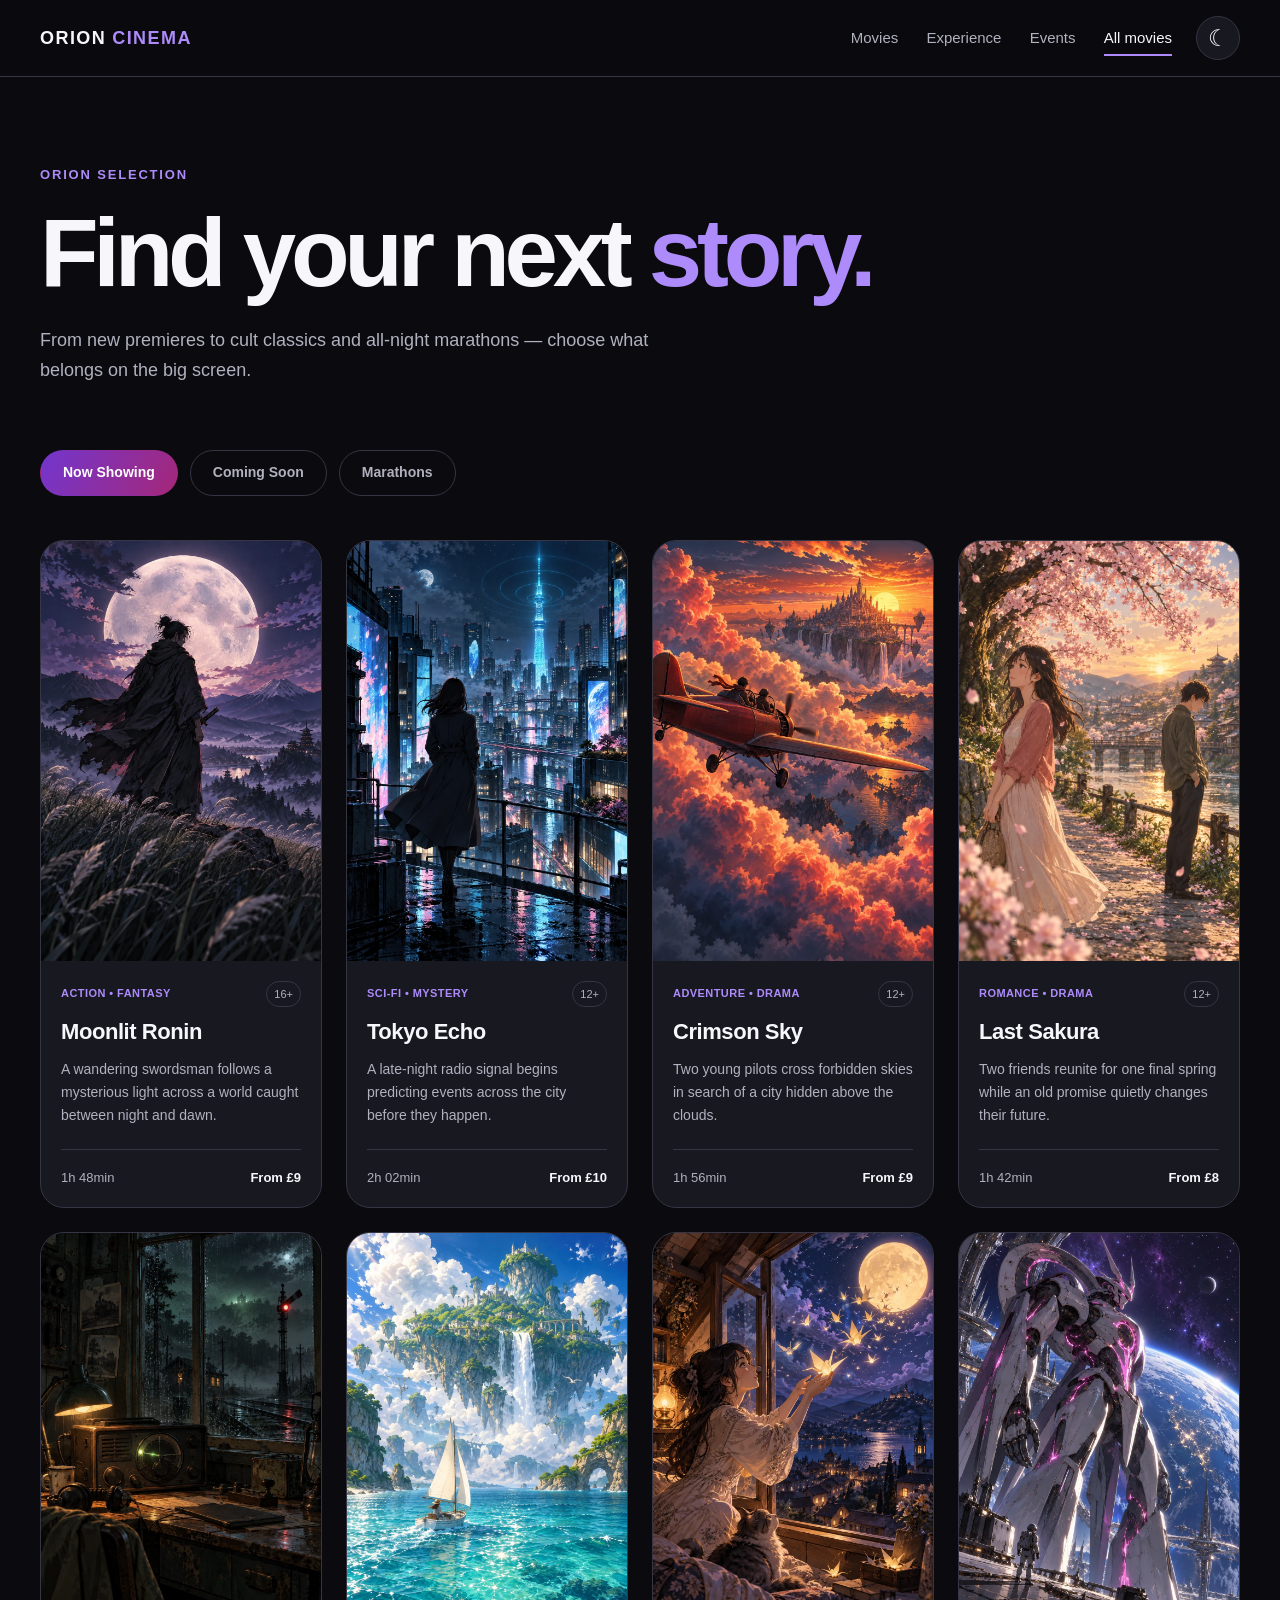
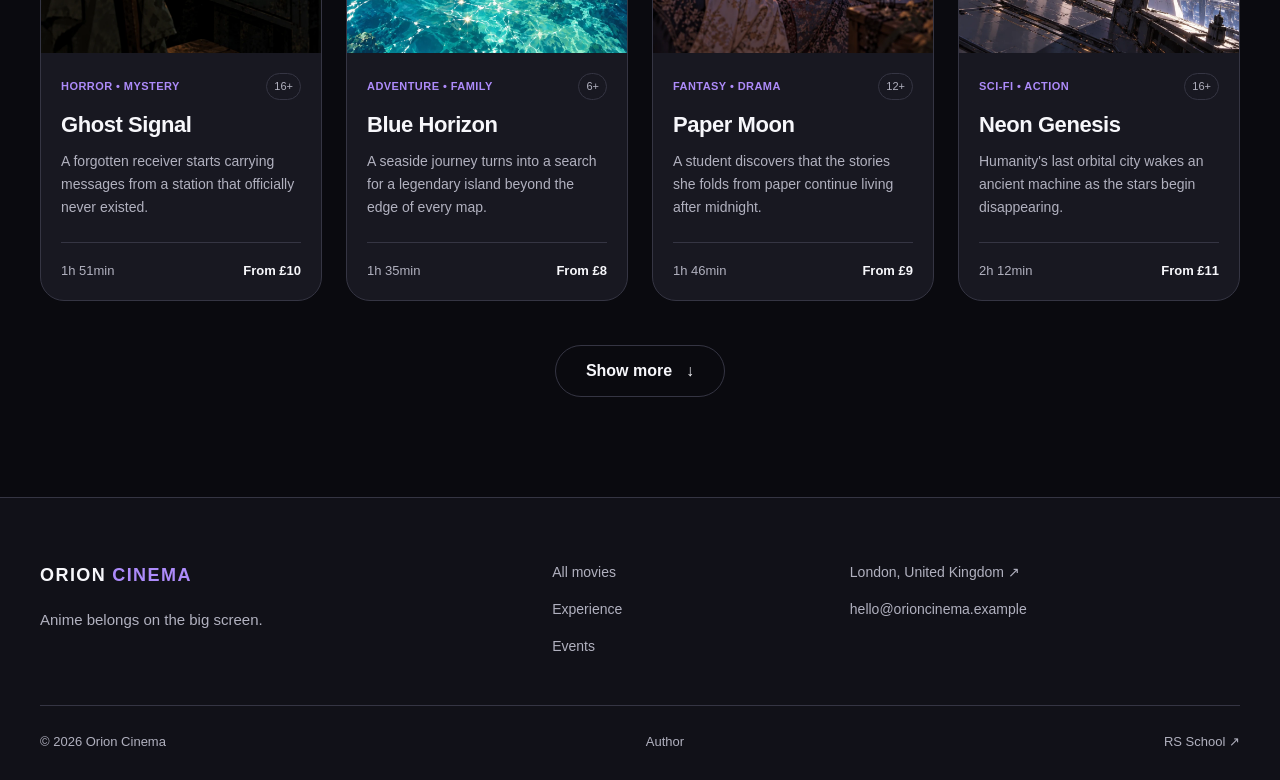
==== commit 85e3b4c8: "feat: add link to github" ====
--- a/movies/index.html
+++ b/movies/index.html
@@ -217,7 +217,8 @@
             </div>
             <div class="footer__bottom">
                 <p>© 2026 Orion Cinema</p>
-                <a href="https://rs.school/" target="_blank" rel="noopener noreferrer">RS School <span aria-hidden="true">↗</span></a>
+                <a href="https://github.com/kirill555525" target="_blank" rel="noopener noreferrer">Author</a>
+                <a href="https://rs.school/courses/javascript" target="_blank" rel="noopener noreferrer">RS School <span aria-hidden="true">↗</span></a>
             </div>
         </div>
     </footer>
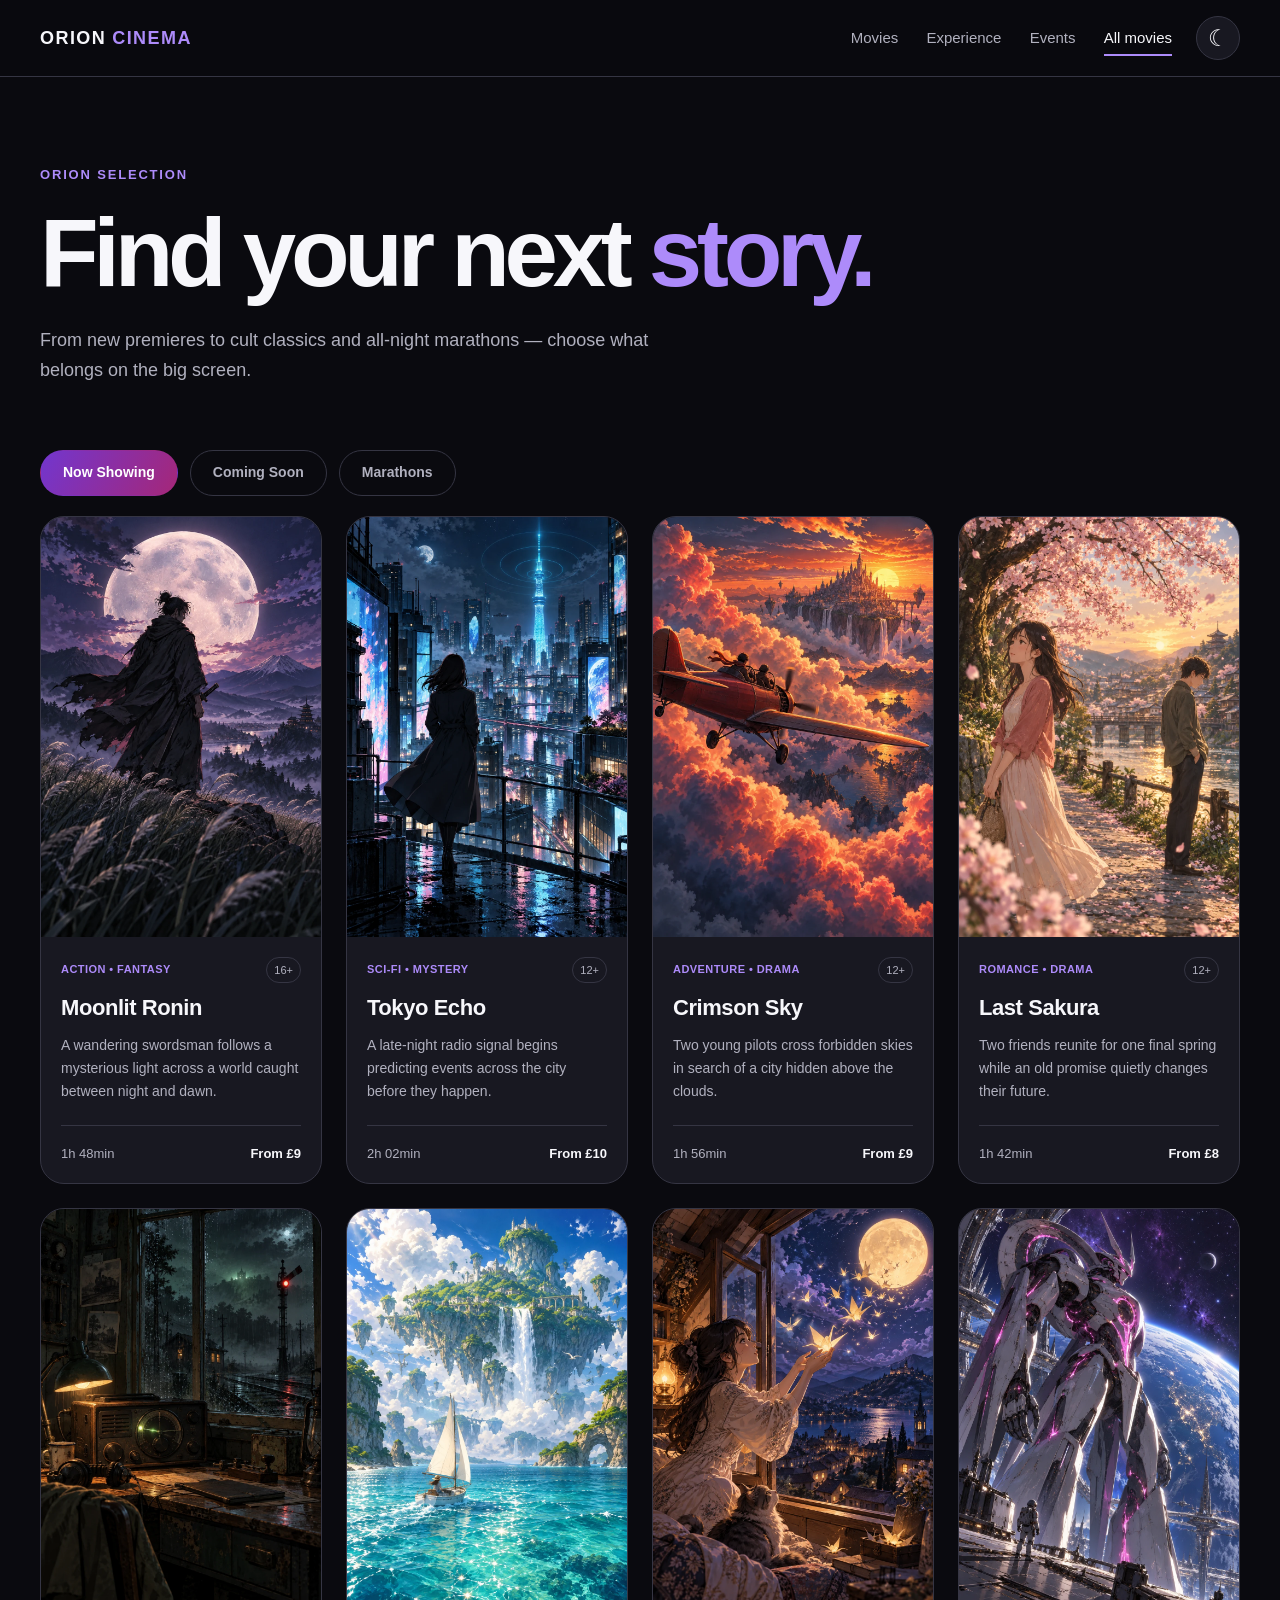
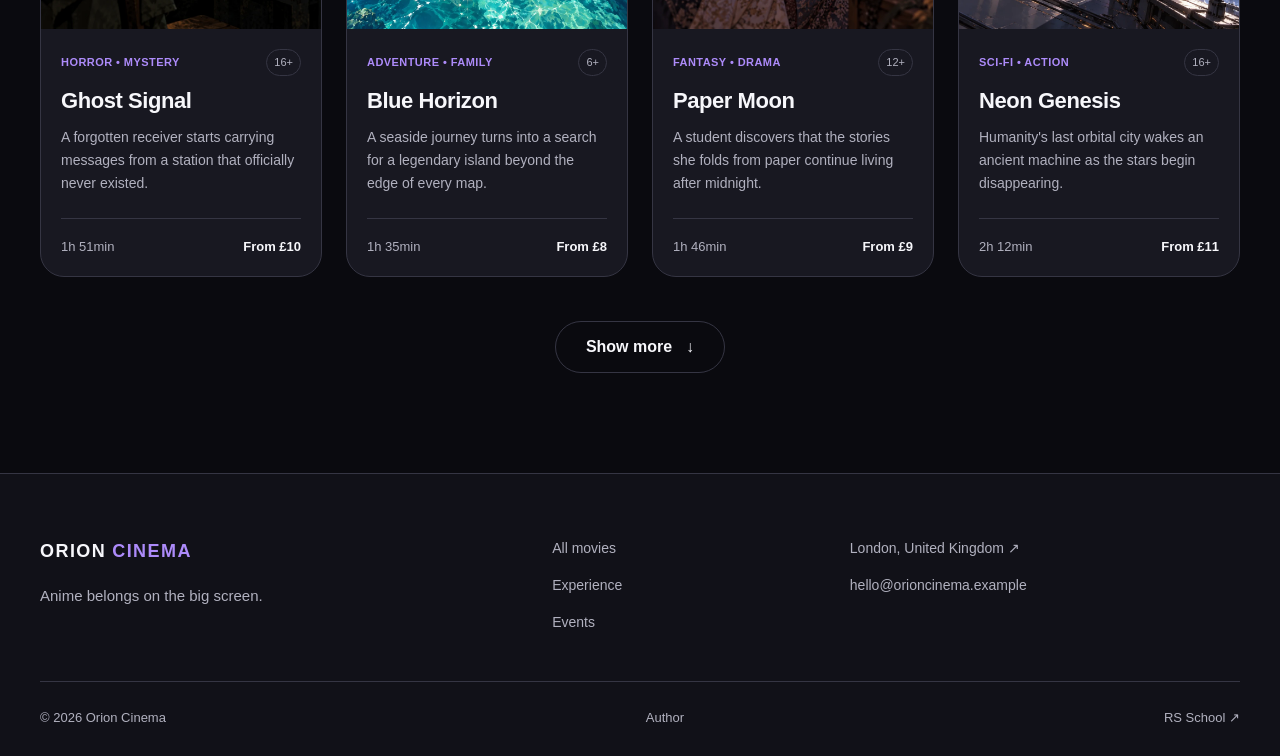
==== commit ab0cfe1d: "feat(menu): implement responsive navigation" ====
--- a/movies/index.html
+++ b/movies/index.html
@@ -8,6 +8,7 @@
     <title>Movies | Orion Cinema</title>
     <link rel="icon" href="../favicon.svg" type="image/svg+xml">
     <script src="../js/main.js"></script>
+    <script type="module" src="../js/app.js"></script>
     <link rel="stylesheet" href="../css/style.css">
 </head>
 <body>
@@ -27,7 +28,7 @@
                 <button class="theme-toggle" type="button" aria-label="Switch to light theme" aria-pressed="false">
                     <span class="theme-toggle__icon" aria-hidden="true">☾</span>
                 </button>
-                <button class="burger" type="button" aria-label="Open navigation menu" aria-expanded="false" aria-controls="main-navigation" aria-disabled="true">
+                <button class="burger" type="button" aria-label="Open navigation menu" aria-expanded="false" aria-controls="main-navigation">
                     <span class="burger__line" aria-hidden="true"></span>
                     <span class="burger__line" aria-hidden="true"></span>
                     <span class="burger__line" aria-hidden="true"></span>
--- a/css/style.css
+++ b/css/style.css
@@ -39,6 +39,7 @@
 html {
     scroll-behavior: smooth;
     scroll-padding-top: 100px;
+    --header-height: 76px;
 }
 
 body, h1, h2, h3, p, ul, figure {
@@ -428,12 +429,30 @@
     gap: 20px;
 }
 
+.slider__viewport {
+    min-width: 0;
+    overflow: hidden;
+    border-radius: 24px;
+    touch-action: pan-y;
+}
+
 .slider__track {
+    display: flex;
+    width: 100%;
+    align-items: stretch;
+}
+
+.slider__track--moving {
+    transition: transform 400ms cubic-bezier(0.22, 0.61, 0.36, 1);
+}
+
+.slider__page {
     display: grid;
-    grid-template-columns: repeat(3, minmax(0, 1fr));
-    align-items: stretch;
+    flex: 0 0 100%;
+    min-width: 0;
+    grid-template-columns: repeat(var(--slides-per-page, 3), minmax(0, 1fr));
     gap: 24px;
-    min-width: 0;
+    padding: 4px;
 }
 
 .slider__button {
@@ -830,7 +849,7 @@
         grid-template-columns: repeat(3, minmax(0, 1fr));
     }
 
-    .slider, .slider__track {
+    .slider {
         gap: 16px;
     }
 
@@ -854,14 +873,6 @@
 
     .hero__description {
         font-size: 16px;
-    }
-
-    .slider__track {
-        grid-template-columns: repeat(2, minmax(0, 1fr));
-    }
-
-    .featured-card:nth-child(n + 3) {
-        display: none;
     }
 
     .experience__grid {
@@ -947,16 +958,11 @@
         gap: 24px 12px;
     }
 
-    .slider__track {
+    .slider__viewport {
         grid-column: 1 / -1;
         grid-row: 1;
-        grid-template-columns: minmax(0, 1fr);
         width: min(100%, 400px);
         justify-self: center;
-    }
-
-    .featured-card:nth-child(n + 2) {
-        display: none;
     }
 
     .featured-card__content {
@@ -1125,3 +1131,403 @@
         animation: none !important;
     }
 }
+
+/* Part 2: shared interaction states */
+[hidden] {
+    display: none !important;
+}
+
+html.scroll-locked {
+    overflow: hidden;
+}
+
+.scroll-locked body {
+    position: fixed;
+    top: var(--scroll-top);
+    left: 0;
+    width: 100%;
+    padding-right: var(--scrollbar-gap);
+}
+
+.burger__line {
+    transition: transform var(--transition), opacity var(--transition);
+}
+
+.header--menu-open .burger__line:first-child {
+    transform: translateY(6px) rotate(45deg);
+}
+
+.header--menu-open .burger__line:nth-child(2) {
+    opacity: 0;
+}
+
+.header--menu-open .burger__line:last-child {
+    transform: translateY(-6px) rotate(-45deg);
+}
+
+.movie-card, .featured-card {
+    position: relative;
+}
+
+.movie-card__open {
+    padding: 0;
+    border: 0;
+    background: transparent;
+    color: inherit;
+    font: inherit;
+    font-weight: inherit;
+    letter-spacing: inherit;
+    text-align: left;
+}
+
+.movie-card__open::after {
+    position: absolute;
+    inset: 0;
+    z-index: 1;
+    content: "";
+    cursor: pointer;
+}
+
+.movie-card__open:focus-visible {
+    outline: none;
+}
+
+.movie-card:focus-within, .featured-card:focus-within {
+    outline: 3px solid var(--accent-primary);
+    outline-offset: -4px;
+}
+
+.slider__page .featured-card {
+    width: 100%;
+}
+
+.slider__page .featured-card:hover {
+    transform: none;
+}
+
+.catalog__tabs {
+    margin-bottom: 20px;
+}
+
+.catalog__status, .no-script {
+    margin-bottom: 24px;
+    color: var(--text-secondary);
+    font-size: 14px;
+}
+
+/* Native dialog supplies modal focus containment and Escape semantics. */
+.movie-dialog {
+    width: min(940px, calc(100% - 40px));
+    max-width: none;
+    max-height: calc(100dvh - 40px);
+    margin: auto;
+    padding: 0;
+    overflow: auto;
+    overscroll-behavior: contain;
+    border: 1px solid var(--border-color);
+    border-radius: 26px;
+    color: var(--text-primary);
+    background: var(--bg-card);
+    box-shadow: 0 30px 120px rgb(0 0 0 / 50%);
+}
+
+.movie-dialog::backdrop {
+    background: rgb(5 5 12 / 76%);
+    backdrop-filter: blur(7px);
+}
+
+.movie-dialog[open] {
+    animation: dialog-appear 200ms ease-out;
+}
+
+@keyframes dialog-appear {
+    from { opacity: 0; transform: translateY(12px); }
+    to { opacity: 1; transform: translateY(0); }
+}
+
+.movie-dialog__layout {
+    display: grid;
+    grid-template-columns: minmax(0, 0.75fr) minmax(0, 1.25fr);
+}
+
+.movie-dialog__art {
+    position: relative;
+    min-width: 0;
+    overflow: hidden;
+    background: var(--bg-secondary);
+}
+
+.movie-dialog__image {
+    position: absolute;
+    inset: 0;
+    width: 100%;
+    height: 100%;
+    object-fit: cover;
+}
+
+.movie-dialog__content {
+    position: relative;
+    min-width: 0;
+    padding: 20px 28px 28px;
+}
+
+.movie-dialog__close {
+    position: sticky;
+    top: 12px;
+    z-index: 2;
+    display: grid;
+    place-items: center;
+    width: 44px;
+    height: 44px;
+    margin: 0 0 12px auto;
+    padding: 0;
+    border: 1px solid var(--border-color);
+    border-radius: 50%;
+    color: var(--text-primary);
+    background: var(--bg-card);
+    font-size: 28px;
+    line-height: 1;
+    transition: color var(--transition), border-color var(--transition), background-color var(--transition);
+}
+
+.movie-dialog__close:hover {
+    color: var(--accent-primary);
+    border-color: var(--accent-primary);
+    background: var(--bg-secondary);
+}
+
+.movie-dialog__eyebrow {
+    margin-bottom: 10px;
+    color: var(--accent-primary);
+    font-size: 12px;
+    font-weight: 700;
+    letter-spacing: 0.09em;
+    text-transform: uppercase;
+}
+
+.movie-dialog__title {
+    margin-bottom: 12px;
+    font-size: clamp(28px, 3vw, 40px);
+    line-height: 1.05;
+    letter-spacing: -0.035em;
+    overflow-wrap: break-word;
+}
+
+.movie-dialog__meta {
+    margin-bottom: 16px;
+    color: var(--accent-secondary);
+    font-size: 12px;
+    line-height: 1.6;
+}
+
+.movie-dialog__description {
+    margin-bottom: 24px;
+    color: var(--text-secondary);
+    font-size: 14px;
+    line-height: 1.65;
+}
+
+.movie-dialog__parameters {
+    display: grid;
+    gap: 20px;
+}
+
+.movie-dialog__parameters fieldset {
+    min-width: 0;
+    margin: 0;
+    padding: 0;
+    border: 0;
+}
+
+.movie-dialog__parameters legend {
+    margin-bottom: 10px;
+    padding: 0;
+    font-size: 14px;
+    font-weight: 700;
+}
+
+.movie-options {
+    display: flex;
+    flex-wrap: wrap;
+    gap: 8px;
+}
+
+.movie-option {
+    position: relative;
+    flex: 1 1 100px;
+    min-width: 0;
+    cursor: pointer;
+}
+
+.movie-option input {
+    position: absolute;
+    width: 1px;
+    height: 1px;
+    opacity: 0;
+}
+
+.movie-option__label {
+    display: flex;
+    height: 100%;
+    flex-direction: column;
+    justify-content: center;
+    gap: 5px;
+    padding: 12px 10px;
+    border: 1px solid var(--border-color);
+    border-radius: 12px;
+    color: var(--text-primary);
+    background: var(--bg-secondary);
+    font-size: 12px;
+    font-weight: 600;
+    line-height: 1.3;
+    transition: border-color var(--transition), background-color var(--transition), color var(--transition);
+}
+
+.movie-option__price {
+    color: var(--text-secondary);
+    font-size: 11px;
+    font-weight: 400;
+}
+
+.movie-option:hover .movie-option__label {
+    border-color: var(--accent-primary);
+}
+
+.movie-option input:checked + .movie-option__label {
+    border-color: var(--accent-primary);
+    color: var(--accent-primary);
+    box-shadow: inset 0 0 0 1px var(--accent-primary);
+}
+
+.movie-option input:focus-visible + .movie-option__label {
+    outline: 3px solid var(--accent-primary);
+    outline-offset: 3px;
+}
+
+.movie-dialog__selection {
+    margin-top: 24px;
+    padding-top: 18px;
+    border-top: 1px solid var(--border-color);
+}
+
+.movie-dialog__summary {
+    margin-bottom: 6px;
+    font-size: 14px;
+    font-weight: 700;
+}
+
+.movie-dialog__details {
+    min-height: 38px;
+    color: var(--text-secondary);
+    font-size: 12px;
+    line-height: 1.6;
+}
+
+.movie-dialog__total {
+    display: flex;
+    align-items: center;
+    justify-content: space-between;
+    gap: 16px;
+    margin-top: 18px;
+    font-size: 14px;
+}
+
+.movie-dialog__price {
+    color: var(--accent-primary);
+    font-size: 30px;
+    font-weight: 800;
+    letter-spacing: -0.035em;
+}
+
+@media (max-width: 1100px) {
+    .slider__page {
+        gap: 16px;
+    }
+}
+
+@media (max-width: 768px) {
+    .nav {
+        position: fixed;
+        top: var(--header-height);
+        left: 0;
+        display: flex;
+        width: 100%;
+        height: calc(100dvh - var(--header-height));
+        align-items: flex-start;
+        justify-content: center;
+        margin: 0;
+        padding: clamp(32px, 8vh, 80px) 24px;
+        overflow: auto;
+        overscroll-behavior: contain;
+        color: var(--text-primary);
+        background: var(--bg-primary);
+        visibility: hidden;
+        opacity: 0;
+        transform: translateY(-12px);
+        pointer-events: none;
+        transition: opacity var(--transition), transform var(--transition), visibility 250ms;
+    }
+
+    .header--menu-open .nav {
+        visibility: visible;
+        opacity: 1;
+        transform: translateY(0);
+        pointer-events: auto;
+        transition: opacity var(--transition), transform var(--transition);
+    }
+
+    .nav__list {
+        width: min(100%, 460px);
+        flex-direction: column;
+        align-items: stretch;
+        gap: 16px;
+        text-align: center;
+    }
+
+    .nav__link {
+        display: block;
+        padding: 12px;
+        font-size: clamp(24px, 5vw, 36px);
+        font-weight: 600;
+    }
+
+    .nav__link::after {
+        right: 25%;
+        left: 25%;
+    }
+}
+
+@media (max-width: 700px) {
+    .movie-dialog {
+        width: calc(100% - 24px);
+        max-height: calc(100dvh - 24px);
+        border-radius: 20px;
+    }
+
+    .movie-dialog__layout {
+        grid-template-columns: minmax(0, 1fr);
+    }
+
+    .movie-dialog__art {
+        height: 170px;
+    }
+
+    .movie-dialog__image {
+        object-position: center 35%;
+    }
+
+    .movie-dialog__content {
+        padding: 16px 20px 24px;
+    }
+
+    .movie-option {
+        flex-basis: 84px;
+    }
+}
+
+@media (prefers-reduced-motion: reduce) {
+    .slider__track--moving, .nav, .movie-dialog[open] {
+        transition: none;
+        animation: none;
+    }
+}
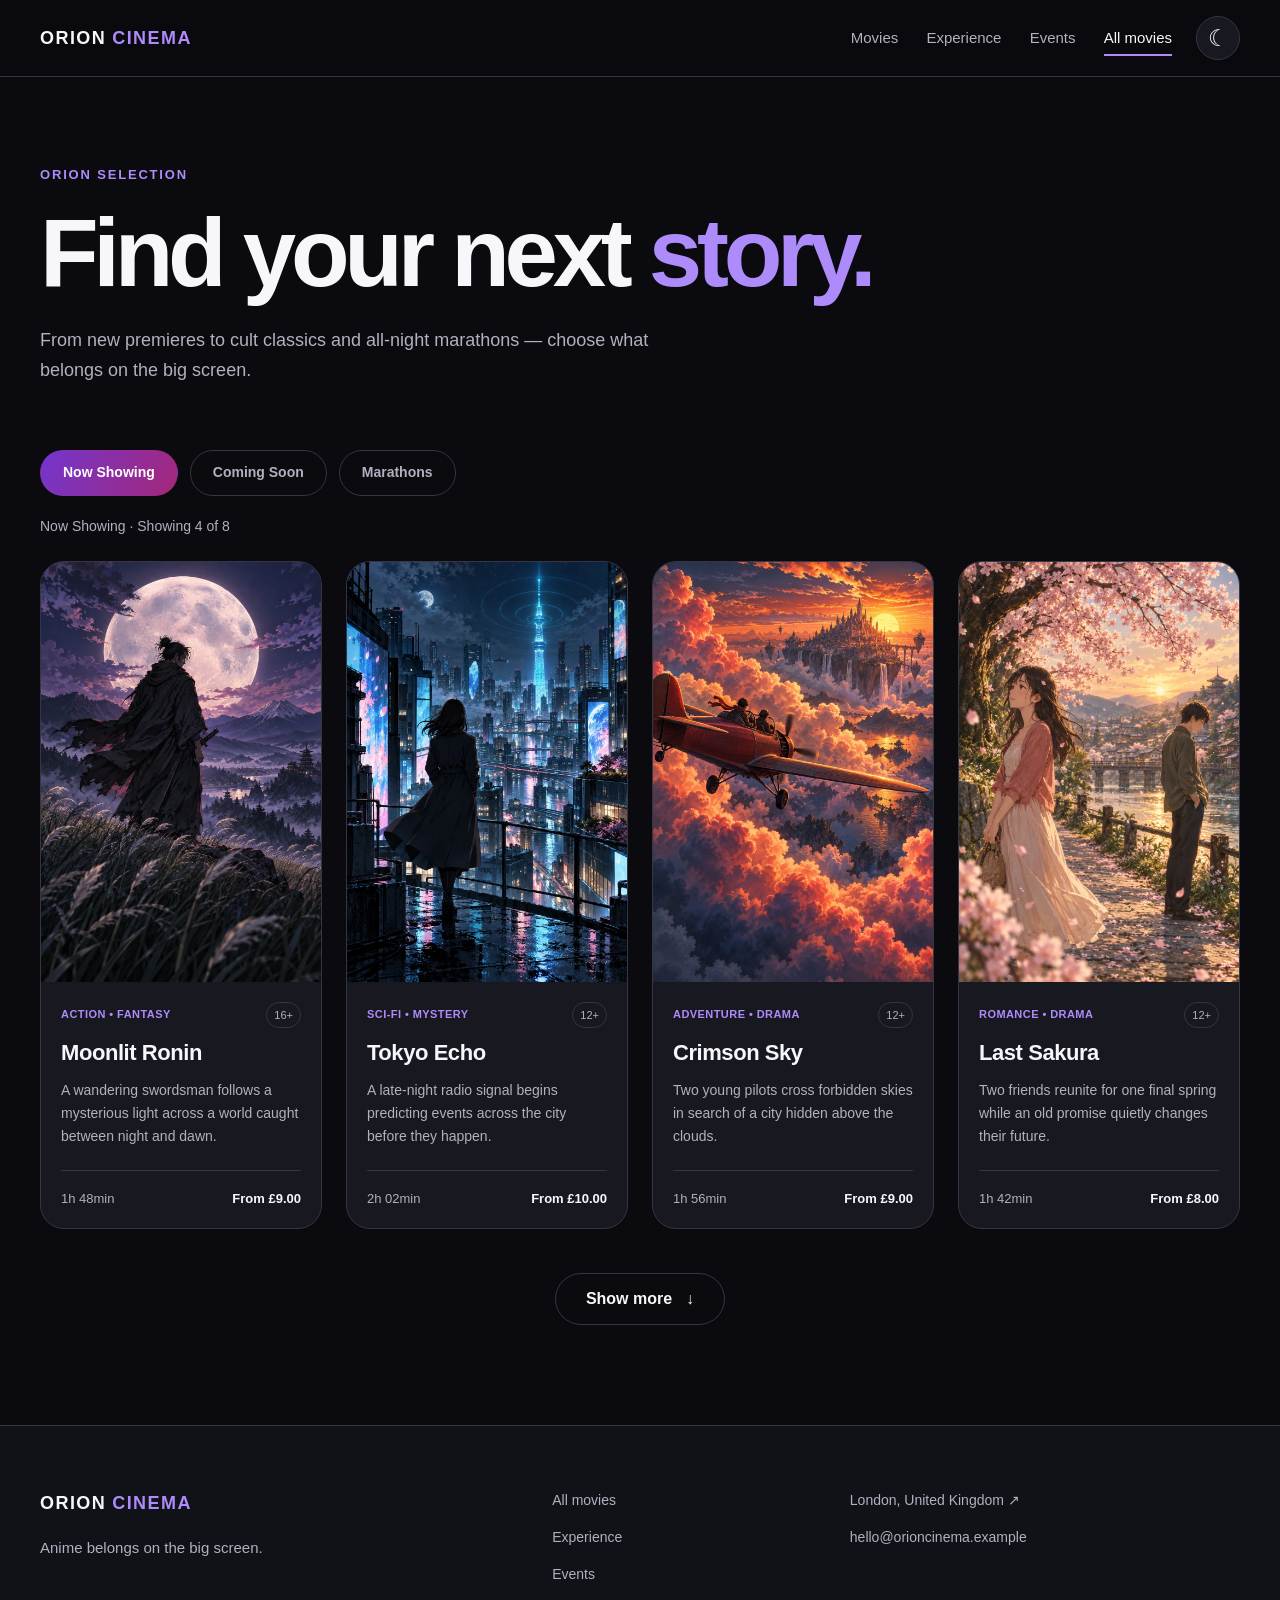
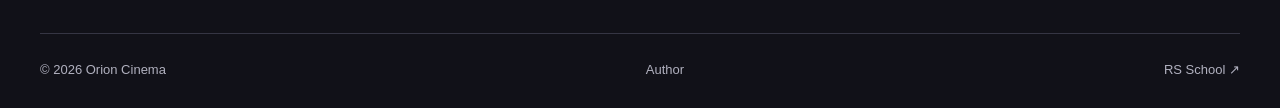
==== commit 9234deaf: "feat(slider): implement responsive looping movie carousel" ====
--- a/movies/index.html
+++ b/movies/index.html
@@ -12,216 +12,81 @@
     <link rel="stylesheet" href="../css/style.css">
 </head>
 <body>
-    <a class="skip-link" href="#main-content">Skip to content</a>
-    <header class="header">
-        <div class="container header__container">
-            <a class="logo" href="../index.html" aria-label="Orion Cinema home">ORION<span class="logo__accent">CINEMA</span></a>
-            <nav class="nav" id="main-navigation" aria-label="Main navigation">
-                <ul class="nav__list">
-                    <li><a class="nav__link" href="../index.html#featured">Movies</a></li>
-                    <li><a class="nav__link" href="../index.html#experience">Experience</a></li>
-                    <li><a class="nav__link" href="../index.html#events">Events</a></li>
-                    <li><a class="nav__link nav__link--active" aria-current="page" href="index.html">All movies</a></li>
+<a class="skip-link" href="#main-content">Skip to content</a>
+<header class="header">
+    <div class="container header__container">
+        <a class="logo" href="../index.html" aria-label="Orion Cinema home">ORION<span class="logo__accent">CINEMA</span></a>
+        <nav class="nav" id="main-navigation" aria-label="Main navigation">
+            <ul class="nav__list">
+                <li><a class="nav__link" href="../index.html#featured">Movies</a></li>
+                <li><a class="nav__link" href="../index.html#experience">Experience</a></li>
+                <li><a class="nav__link" href="../index.html#events">Events</a></li>
+                <li><a class="nav__link nav__link--active" aria-current="page" href="index.html">All movies</a></li>
+            </ul>
+        </nav>
+        <div class="header__actions">
+            <button class="theme-toggle" type="button" aria-label="Switch to light theme" aria-pressed="false">
+                <span class="theme-toggle__icon" aria-hidden="true">☾</span>
+            </button>
+            <button class="burger" type="button" aria-label="Open navigation menu" aria-expanded="false" aria-controls="main-navigation">
+                <span class="burger__line" aria-hidden="true"></span>
+                <span class="burger__line" aria-hidden="true"></span>
+                <span class="burger__line" aria-hidden="true"></span>
+            </button>
+        </div>
+    </div>
+</header>
+<main id="main-content">
+    <section class="catalog-hero" aria-labelledby="catalog-title">
+        <div class="container">
+            <p class="catalog-hero__eyebrow">Orion selection</p>
+            <h1 class="catalog-hero__title" id="catalog-title">Find your next <span class="accent-text">story.</span></h1>
+            <p class="catalog-hero__description">From new premieres to cult classics and all-night marathons — choose what belongs on the big screen.</p>
+        </div>
+    </section>
+    <section class="catalog section" aria-labelledby="category-title">
+        <div class="container">
+            <div class="catalog__tabs" role="group" aria-label="Movie categories">
+                <button class="catalog__tab catalog__tab--active" type="button" aria-pressed="true" data-category="now-showing" aria-controls="movie-grid">Now Showing</button>
+                <button class="catalog__tab" type="button" aria-pressed="false" data-category="coming-soon" aria-controls="movie-grid">Coming Soon</button>
+                <button class="catalog__tab" type="button" aria-pressed="false" data-category="marathons" aria-controls="movie-grid">Marathons</button>
+            </div>
+            <h2 class="visually-hidden" id="category-title">Now Showing</h2>
+            <p class="catalog__status" role="status" aria-live="polite" aria-atomic="true"></p>
+            <div class="movie-grid" id="movie-grid"></div>
+            <noscript><p class="no-script">Enable JavaScript to browse movies and choose a screening.</p></noscript>
+            <div class="catalog__more">
+                <button class="button button--secondary" type="button" aria-controls="movie-grid">Show more <span aria-hidden="true">↓</span></button>
+            </div>
+        </div>
+    </section>
+</main>
+
+<footer class="footer" id="contacts">
+    <div class="container">
+        <div class="footer__top">
+            <div class="footer__brand">
+                <a class="logo" href="../index.html" aria-label="Orion Cinema home">ORION<span class="logo__accent">CINEMA</span></a>
+                <p class="footer__tagline">Anime belongs on the big screen.</p>
+            </div>
+            <nav class="footer__nav" aria-label="Footer navigation">
+                <ul>
+                    <li><a href="index.html">All movies</a></li>
+                    <li><a href="../index.html#experience">Experience</a></li>
+                    <li><a href="../index.html#events">Events</a></li>
                 </ul>
             </nav>
-            <div class="header__actions">
-                <button class="theme-toggle" type="button" aria-label="Switch to light theme" aria-pressed="false">
-                    <span class="theme-toggle__icon" aria-hidden="true">☾</span>
-                </button>
-                <button class="burger" type="button" aria-label="Open navigation menu" aria-expanded="false" aria-controls="main-navigation">
-                    <span class="burger__line" aria-hidden="true"></span>
-                    <span class="burger__line" aria-hidden="true"></span>
-                    <span class="burger__line" aria-hidden="true"></span>
-                </button>
-            </div>
+            <address class="footer__contacts">
+                <a href="https://www.google.com/maps/search/?api=1&amp;query=London%2C%20United%20Kingdom" target="_blank" rel="noopener noreferrer">London, United Kingdom <span aria-hidden="true">↗</span></a>
+                <a href="mailto:hello@orioncinema.example">hello@orioncinema.example</a>
+            </address>
         </div>
-    </header>
-    <main id="main-content">
-        <section class="catalog-hero" aria-labelledby="catalog-title">
-            <div class="container">
-                <p class="catalog-hero__eyebrow">Orion selection</p>
-                <h1 class="catalog-hero__title" id="catalog-title">Find your next <span class="accent-text">story.</span></h1>
-                <p class="catalog-hero__description">From new premieres to cult classics and all-night marathons — choose what belongs on the big screen.</p>
-            </div>
-        </section>
-        <section class="catalog section" aria-labelledby="now-showing-title">
-            <div class="container">
-                <div class="catalog__tabs" role="group" aria-label="Movie categories">
-                    <button class="catalog__tab catalog__tab--active" type="button" aria-pressed="true" aria-disabled="true">Now Showing</button>
-                    <button class="catalog__tab" type="button" aria-pressed="false" aria-disabled="true">Coming Soon</button>
-                    <button class="catalog__tab" type="button" aria-pressed="false" aria-disabled="true">Marathons</button>
-                </div>
-                <h2 class="visually-hidden" id="now-showing-title">Now showing — 8 movies</h2>
-                <div class="movie-grid">
-                    <article class="movie-card">
-                        <div class="movie-card__poster">
-                            <img src="../assets/images/movies/moonlit-ronin.webp"
-                            alt="A cloaked swordsman overlooking misty mountains beneath a full moon." width="1024" height="1536" loading="lazy" decoding="async">
-                        </div>
-                        <div class="movie-card__content">
-                            <div class="movie-card__top">
-                                <p class="movie-card__genre">Action • Fantasy</p>
-                                <span class="age-rating"><span class="visually-hidden">Age rating </span>16+</span>
-                            </div>
-                            <h3 class="movie-card__title">Moonlit Ronin</h3>
-                            <p class="movie-card__description">A wandering swordsman follows a mysterious light across a world caught between night and dawn.</p>
-                            <div class="movie-card__info">
-                                <span>1h 48min</span><span>From £9</span>
-                            </div>
-                        </div>
-                    </article>
-                    <article class="movie-card">
-                        <div class="movie-card__poster">
-                            <img src="../assets/images/movies/tokyo-echo.webp"
-                            alt="A woman on a rooftop watching a luminous radio tower above a futuristic city." width="1024" height="1536" loading="lazy" decoding="async">
-                        </div>
-                        <div class="movie-card__content">
-                            <div class="movie-card__top">
-                                <p class="movie-card__genre">Sci-Fi • Mystery</p>
-                                <span class="age-rating"><span class="visually-hidden">Age rating </span>12+</span>
-                            </div>
-                            <h3 class="movie-card__title">Tokyo Echo</h3>
-                            <p class="movie-card__description">A late-night radio signal begins predicting events across the city before they happen.</p>
-                            <div class="movie-card__info">
-                                <span>2h 02min</span><span>From £10</span>
-                            </div>
-                        </div>
-                    </article>
-                    <article class="movie-card">
-                        <div class="movie-card__poster">
-                            <img src="../assets/images/movies/crimson-sky.webp"
-                            alt="Two pilots flying toward a floating city above sunset clouds." width="1024" height="1536" loading="lazy" decoding="async">
-                        </div>
-                        <div class="movie-card__content">
-                            <div class="movie-card__top">
-                                <p class="movie-card__genre">Adventure • Drama</p>
-                                <span class="age-rating"><span class="visually-hidden">Age rating </span>12+</span>
-                            </div>
-                            <h3 class="movie-card__title">Crimson Sky</h3>
-                            <p class="movie-card__description">Two young pilots cross forbidden skies in search of a city hidden above the clouds.</p>
-                            <div class="movie-card__info">
-                                <span>1h 56min</span><span>From £9</span>
-                            </div>
-                        </div>
-                    </article>
-                    <article class="movie-card">
-                        <div class="movie-card__poster">
-                            <img src="../assets/images/movies/last-sakura.webp"
-                            alt="Two friends beside a river beneath a blossoming cherry tree." width="1024" height="1536" loading="lazy" decoding="async">
-                        </div>
-                        <div class="movie-card__content">
-                            <div class="movie-card__top">
-                                <p class="movie-card__genre">Romance • Drama</p>
-                                <span class="age-rating"><span class="visually-hidden">Age rating </span>12+</span>
-                            </div>
-                            <h3 class="movie-card__title">Last Sakura</h3>
-                            <p class="movie-card__description">Two friends reunite for one final spring while an old promise quietly changes their future.</p>
-                            <div class="movie-card__info">
-                                <span>1h 42min</span><span>From £8</span>
-                            </div>
-                        </div>
-                    </article>
-                    <article class="movie-card">
-                        <div class="movie-card__poster">
-                            <img src="../assets/images/movies/ghost-signal.webp"
-                            alt="A vintage radio glowing in a deserted railway signal room at night." width="1024" height="1536" loading="lazy" decoding="async">
-                        </div>
-                        <div class="movie-card__content">
-                            <div class="movie-card__top">
-                                <p class="movie-card__genre">Horror • Mystery</p>
-                                <span class="age-rating"><span class="visually-hidden">Age rating </span>16+</span>
-                            </div>
-                            <h3 class="movie-card__title">Ghost Signal</h3>
-                            <p class="movie-card__description">A forgotten receiver starts carrying messages from a station that officially never existed.</p>
-                            <div class="movie-card__info">
-                                <span>1h 51min</span><span>From £10</span>
-                            </div>
-                        </div>
-                    </article>
-                    <article class="movie-card">
-                        <div class="movie-card__poster">
-                            <img src="../assets/images/movies/blue-horizon.webp"
-                            alt="A sailboat approaching a green island above a turquoise sea." width="1024" height="1536" loading="lazy" decoding="async">
-                        </div>
-                        <div class="movie-card__content">
-                            <div class="movie-card__top">
-                                <p class="movie-card__genre">Adventure • Family</p>
-                                <span class="age-rating"><span class="visually-hidden">Age rating </span>6+</span>
-                            </div>
-                            <h3 class="movie-card__title">Blue Horizon</h3>
-                            <p class="movie-card__description">A seaside journey turns into a search for a legendary island beyond the edge of every map.</p>
-                            <div class="movie-card__info">
-                                <span>1h 35min</span><span>From £8</span>
-                            </div>
-                        </div>
-                    </article>
-                    <article class="movie-card">
-                        <div class="movie-card__poster">
-                            <img src="../assets/images/movies/paper-moon.webp"
-                            alt="A young woman releasing glowing paper cranes into the moonlight." width="1024" height="1536" loading="lazy" decoding="async">
-                        </div>
-                        <div class="movie-card__content">
-                            <div class="movie-card__top">
-                                <p class="movie-card__genre">Fantasy • Drama</p>
-                                <span class="age-rating"><span class="visually-hidden">Age rating </span>12+</span>
-                            </div>
-                            <h3 class="movie-card__title">Paper Moon</h3>
-                            <p class="movie-card__description">A student discovers that the stories she folds from paper continue living after midnight.</p>
-                            <div class="movie-card__info">
-                                <span>1h 46min</span><span>From £9</span>
-                            </div>
-                        </div>
-                    </article>
-                    <article class="movie-card">
-                        <div class="movie-card__poster">
-                            <img src="../assets/images/movies/neon-genesis.webp"
-                            alt="A giant mechanical guardian and a tiny astronaut above the Earth." width="1024" height="1536" loading="lazy" decoding="async">
-                        </div>
-                        <div class="movie-card__content">
-                            <div class="movie-card__top">
-                                <p class="movie-card__genre">Sci-Fi • Action</p>
-                                <span class="age-rating"><span class="visually-hidden">Age rating </span>16+</span>
-                            </div>
-                            <h3 class="movie-card__title">Neon Genesis</h3>
-                            <p class="movie-card__description">Humanity&#x27;s last orbital city wakes an ancient machine as the stars begin disappearing.</p>
-                            <div class="movie-card__info">
-                                <span>2h 12min</span><span>From £11</span>
-                            </div>
-                        </div>
-                    </article>
-                </div>
-                <div class="catalog__more">
-                    <button class="button button--secondary" type="button" aria-disabled="true">Show more <span aria-hidden="true">↓</span></button>
-                </div>
-            </div>
-        </section>
-    </main>
-
-    <footer class="footer" id="contacts">
-        <div class="container">
-            <div class="footer__top">
-                <div class="footer__brand">
-                    <a class="logo" href="../index.html" aria-label="Orion Cinema home">ORION<span class="logo__accent">CINEMA</span></a>
-                    <p class="footer__tagline">Anime belongs on the big screen.</p>
-                </div>
-                <nav class="footer__nav" aria-label="Footer navigation">
-                    <ul>
-                        <li><a href="index.html">All movies</a></li>
-                        <li><a href="../index.html#experience">Experience</a></li>
-                        <li><a href="../index.html#events">Events</a></li>
-                    </ul>
-                </nav>
-                <address class="footer__contacts">
-                    <a href="https://www.google.com/maps/search/?api=1&amp;query=London%2C%20United%20Kingdom" target="_blank" rel="noopener noreferrer">London, United Kingdom <span aria-hidden="true">↗</span></a>
-                    <a href="mailto:hello@orioncinema.example">hello@orioncinema.example</a>
-                </address>
-            </div>
-            <div class="footer__bottom">
-                <p>© 2026 Orion Cinema</p>
-                <a href="https://github.com/kirill555525" target="_blank" rel="noopener noreferrer">Author</a>
-                <a href="https://rs.school/courses/javascript" target="_blank" rel="noopener noreferrer">RS School <span aria-hidden="true">↗</span></a>
-            </div>
+        <div class="footer__bottom">
+            <p>© 2026 Orion Cinema</p>
+            <a href="https://github.com/kirill555525" target="_blank" rel="noopener noreferrer">Author</a>
+            <a href="https://rs.school/courses/javascript" target="_blank" rel="noopener noreferrer">RS School <span aria-hidden="true">↗</span></a>
         </div>
-    </footer>
+    </div>
+</footer>
 </body>
 </html>
